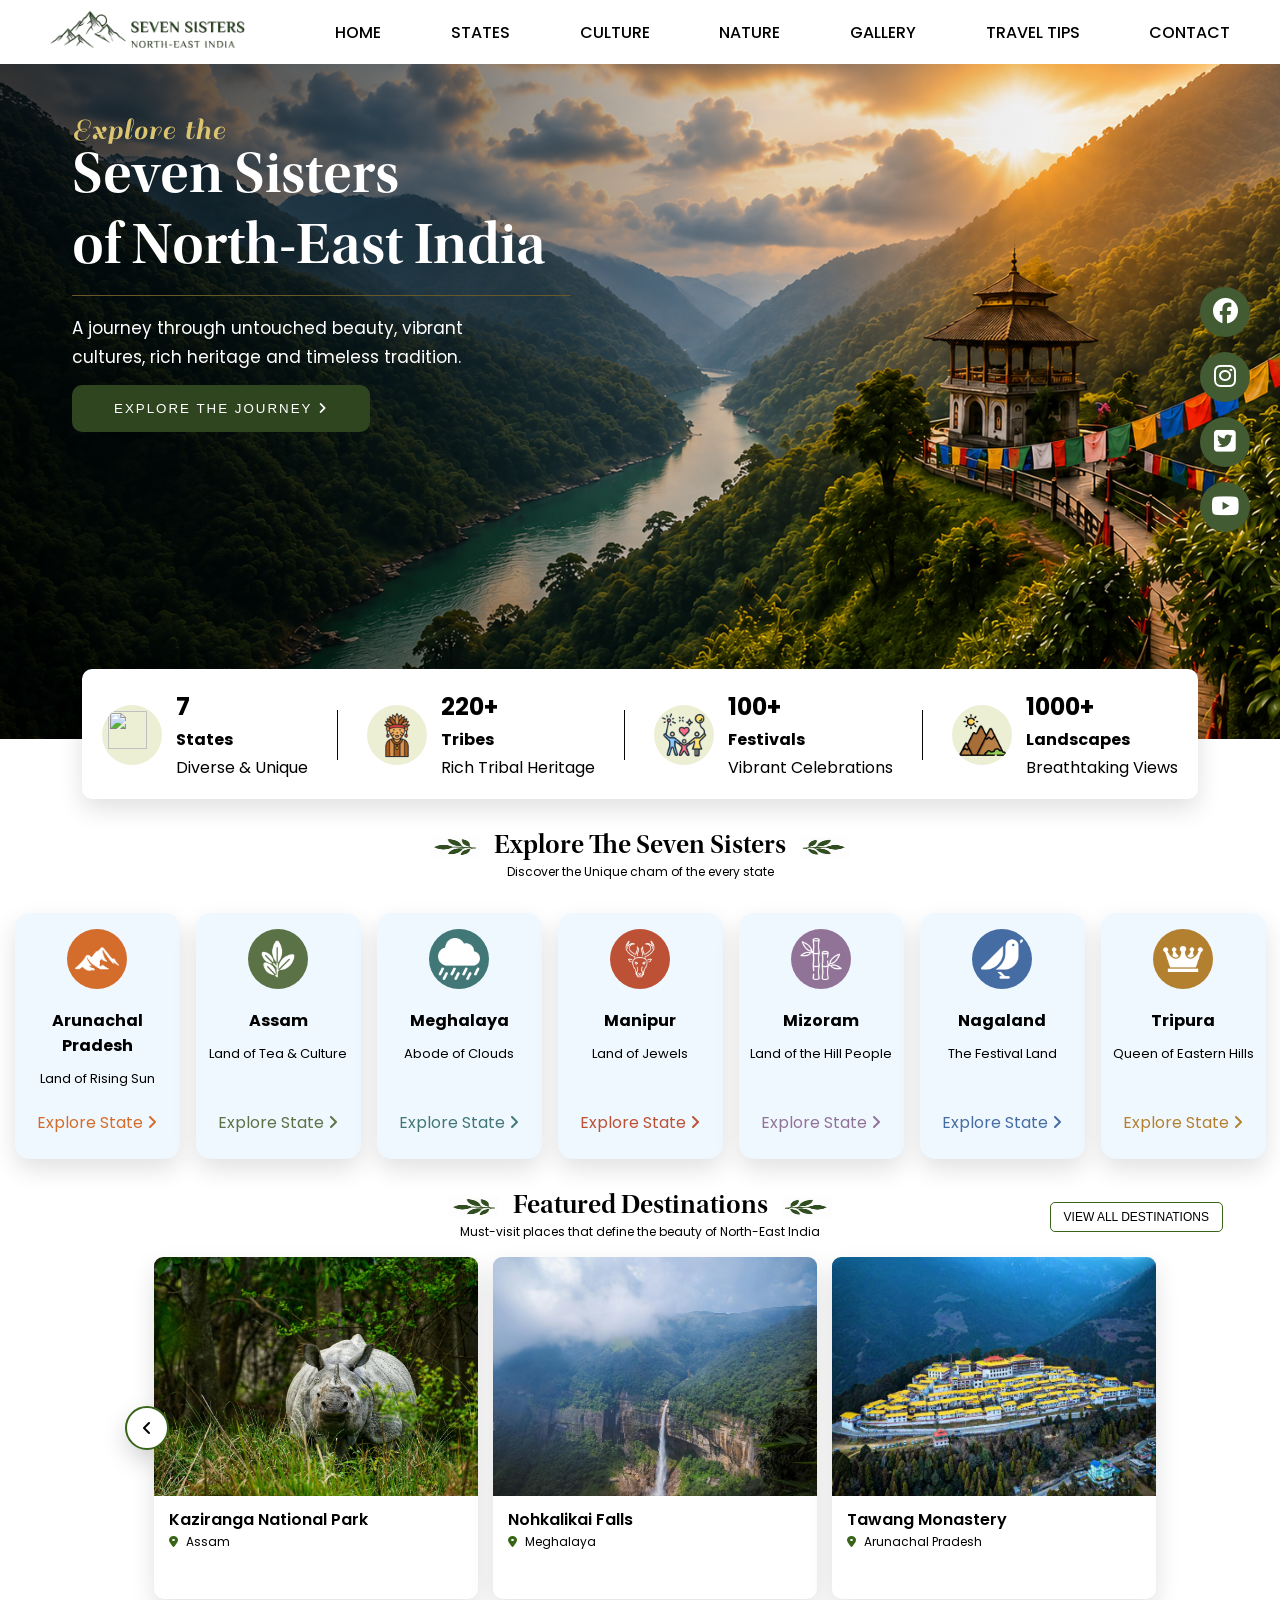
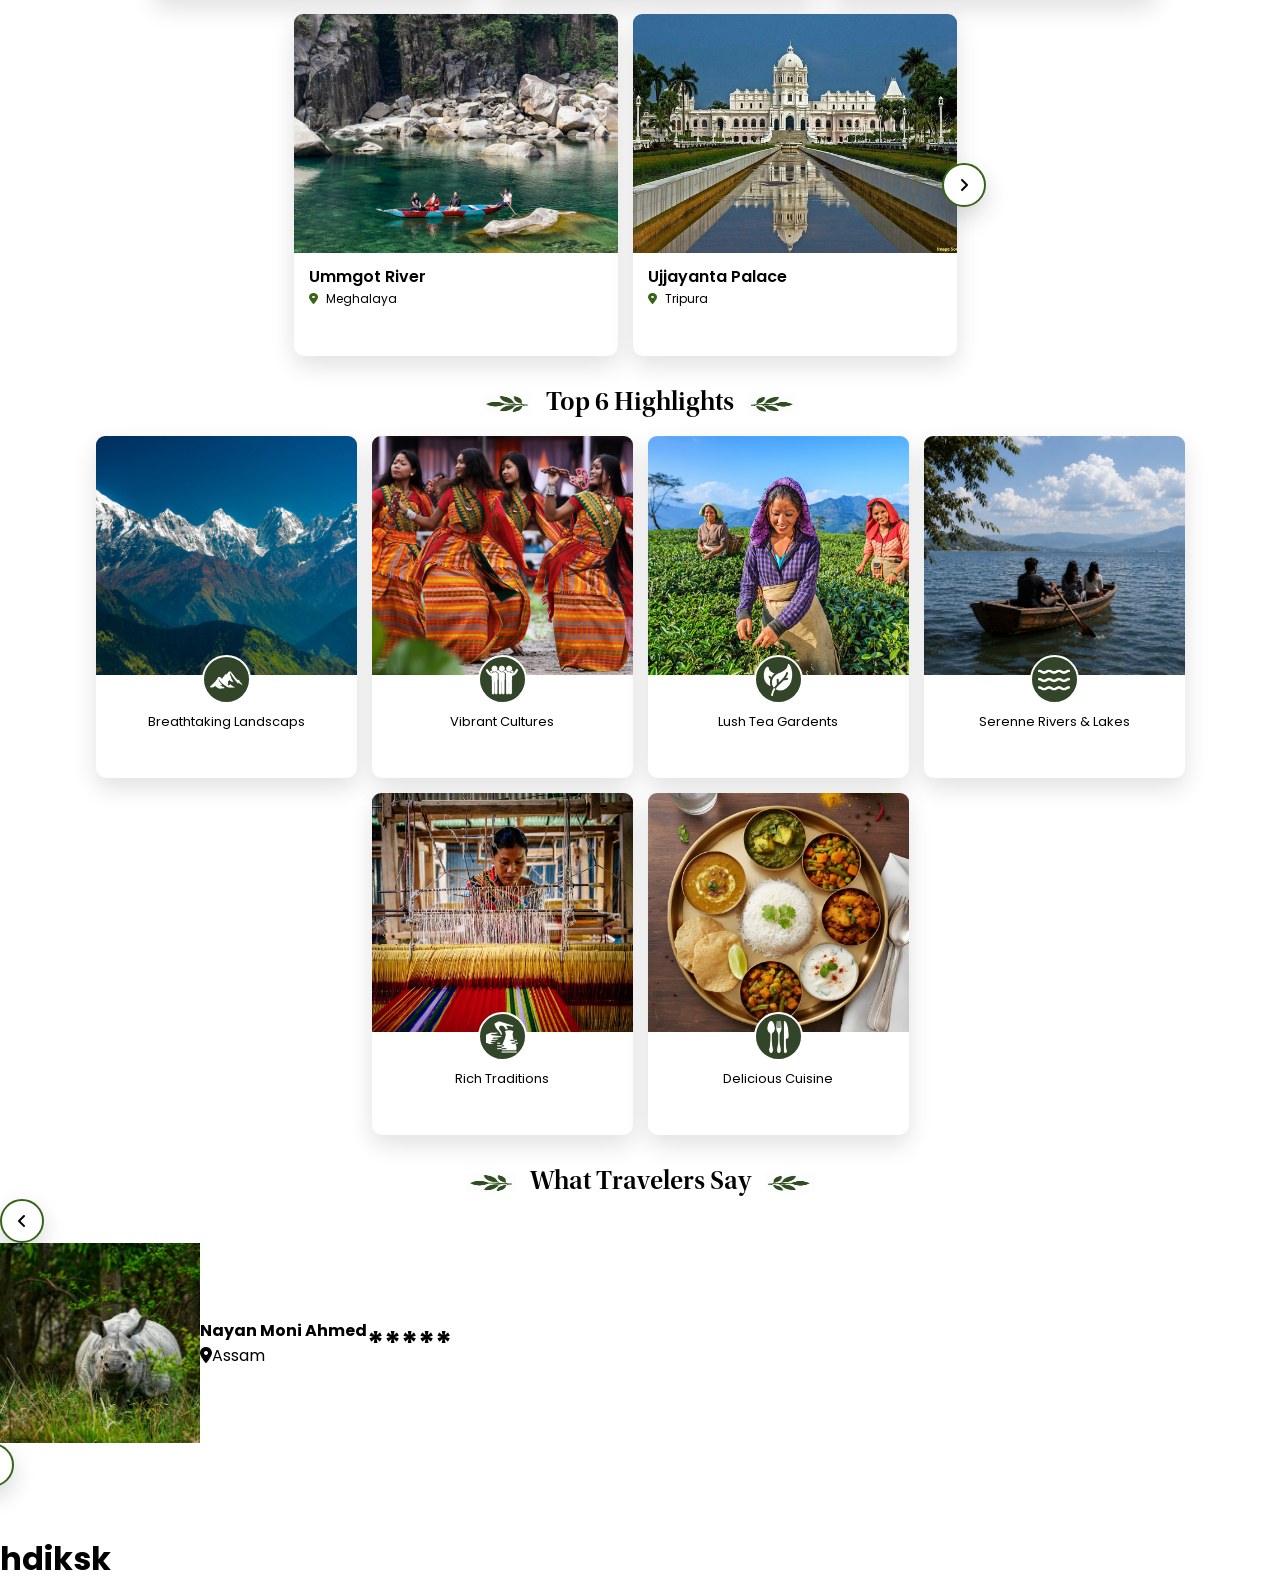
==== index.html @ 93b3dc7c "first commit" ====
<!doctyae html>
<html lang="en">
  <head>
    <meta charset="UTF-8" />
    <meta name="viewport" content="width=device-width, initial-scale=1.0" />
    <link rel="stylesheet" href="style.css" />
    <link
      rel="stylesheet"
      href="https://cdnjs.cloudflare.com/ajax/libs/font-awesome/6.5.1/css/all.min.css"
      integrity="sha512-DTOQO9RWCH3ppGqcWaEA1BIZOC6xxalwEsw9c2QQeAIftl+Vegovlnee1c9QX4TctnWMn13TZye+giMm8e2LwA=="
      crossorigin="anonymous"
      referrerpolicy="no-referrer"
    />
    <link
      href="https://fonts.googleapis.com/css2?family=Playfair+Display:wght@500;600;700&family=Poppins:wght@300;400;500;600&display=swap"
      rel="stylesheet"
    />
    <title>Seven Sisters of North-East</title>
  </head>
  <body>
    <!-- nav section -->

    <nav class="nav">
      <div class="nav-logo">
        <div class="logo"></div>
      </div>
      <a href="" id="home">HOME</a>
      <a href="" id="states">STATES</a>
      <a href="" id="culture">CULTURE</a>
      <a href="" id="nature">NATURE</a>
      <a href="" id="gallery">GALLERY</a>
      <a href="" id="travelTips">TRAVEL TIPS</a>
      <a href="" id="contact">CONTACT</a>
    </nav>

    <!-- hero-section -->

    <div class="hero-section">
      <div class="hero-content">
        <p class="sub-heading">Explore the</p>
        <h1 class="heading">
          Seven Sisters <br />
          of North-East India
        </h1>

        <div class="description-separation"></div>

        <p class="description">
          A journey through untouched beauty, vibrant cultures, rich heritage
          and timeless tradition.
        </p>

        <button>
          EXPLORE THE JOURNEY <i class="fa-solid fa-angle-right"></i>
        </button>
      </div>

      <div class="hero-social-media">
        <div class="social-media-icons">
          <a href="#" id="facebook"><i class="fa-brands fa-facebook"></i></a>
        </div>
        <div class="social-media-icons">
          <a href="#" id="instagram"><i class="fa-brands fa-instagram"></i></a>
        </div>
        <div class="social-media-icons">
          <a href="#" id="twitter"
            ><i class="fa-brands fa-square-twitter"></i
          ></a>
        </div>
        <div class="social-media-icons">
          <a
            href="https://youtu.be/Eb4Xnqaf_aY?si=F2y4ZJ6jVB0FuFOz"
            id="youtube"
            ><i class="fa-brands fa-youtube"></i
          ></a>
        </div>
      </div>
    </div>

    <!------ stats-card-section ------>

    <div class="stats-sections">
      <div class="stats">
        <div class="state-stats-card">
          <div class="stats-icons">
            <img src="/images/map.png" alt="" />
          </div>
          <div class="stats-content">
            <h2 class="stats-heading">7</h2>
            <h4 class="stats-sub-heading">States</h4>
            <p class="stats-description">Diverse & Unique</p>
          </div>
        </div>

        <div class="stats-separation"></div>

        <div class="tribe-stats-card">
          <div class="stats-icons">
            <img src="/images/native-american.png" alt="" />
          </div>
          <div class="stats-content">
            <h2 class="stats-heading">220+</h2>
            <h4 class="stats-sub-heading">Tribes</h4>
            <p class="stats-description">Rich Tribal Heritage</p>
          </div>
        </div>

        <div class="stats-separation"></div>

        <div class="festival-stats-card">
          <div class="stats-icons">
            <img src="/images/family.png" alt="" />
          </div>
          <div class="stats-content">
            <h2 class="stats-heading">100+</h2>
            <h4 class="stats-sub-heading">Festivals</h4>
            <p class="stats-description">Vibrant Celebrations</p>
          </div>
        </div>

        <div class="stats-separation"></div>

        <div class="landscapes-stats-card">
          <div class="stats-icons">
            <img src="/images/mountain-icon.png" alt="" />
          </div>
          <div class="stats-content">
            <h2 class="stats-heading">1000+</h2>
            <h4 class="stats-sub-heading">Landscapes</h4>
            <p class="stats-description">Breathtaking Views</p>
          </div>
        </div>
      </div>
    </div>

    <!------ diversion-container ------>

    <div class="diversion-section">
      <div class="diversion-text">
        <div class="divider-heading-icon">
          <img src="/images/divider-icon.png" />
          <h3 class="diversion-heading">Explore The Seven Sisters</h3>
          <img src="/images/divider-icon - 2.png" />
        </div>

        <p class="diversion-sub-heading">
          Discover the Unique cham of the every state
        </p>
      </div>
    </div>

    <!-- state-card-container -->

    <div class="state-card-container">
      <div class="state-cards">
        <div class="state-card" id="Arunachal-Pradesh">
          <div class="state-box">
            <img src="/images/mountain.png" alt="mountain" id="mountain-img" />
          </div>
          <h3>Arunachal Pradesh</h3>
          <p>Land of Rising Sun</p>
          <a href="#">Explore State <i class="fa-solid fa-angle-right"></i></a>
        </div>

        <div class="state-card" id="Assam">
          <div class="state-box">
            <img src="/images/tea-leaf.png" alt="tea-leaf" />
          </div>
          <h3>Assam</h3>
          <p>Land of Tea & Culture</p>
          <a href="#">Explore State <i class="fa-solid fa-angle-right"></i></a>
        </div>

        <div class="state-card" id="Meghalaya">
          <div class="state-box">
            <img src="/images/cloud.png" alt="cloud-img" />
          </div>
          <h3>Meghalaya</h3>
          <p>Abode of Clouds</p>
          <a href="#">Explore State <i class="fa-solid fa-angle-right"></i></a>
        </div>

        <div class="state-card" id="Manipur">
          <div class="state-box">
            <img src="/images/deer-head.png" alt="deer-img" />
          </div>
          <h3>Manipur</h3>
          <p>Land of Jewels</p>
          <a href="#">Explore State <i class="fa-solid fa-angle-right"></i></a>
        </div>

        <div class="state-card" id="Mizoram">
          <div class="state-box">
            <img src="/images/bamboo-tree.png" alt="bamboo-img" />
          </div>
          <h3>Mizoram</h3>
          <p>Land of the Hill People</p>
          <a href="#">Explore State <i class="fa-solid fa-angle-right"></i></a>
        </div>

        <div class="state-card" id="Nagaland">
          <div class="state-box">
            <img src="/images/bird.png" alt="bird-img" />
          </div>
          <h3>Nagaland</h3>
          <p>The Festival Land</p>
          <a href="#">Explore State <i class="fa-solid fa-angle-right"></i></a>
        </div>

        <div class="state-card" id="Tripura">
          <div class="state-box">
            <img src="/images/crown.png" alt="crown-img" />
          </div>
          <h3>Tripura</h3>
          <p>Queen of Eastern Hills</p>
          <a href="#">Explore State <i class="fa-solid fa-angle-right"></i></a>
        </div>
      </div>
    </div>

    <!-- diversion-container -->

    <div class="diversion-section">
      <div class="diversion-text">
        <div class="divider-heading-icon">
          <img src="/images/divider-icon.png" />
          <h3 class="diversion-heading">Featured Destinations</h3>
          <img src="/images/divider-icon - 2.png" />
        </div>

        <p class="diversion-sub-heading">
          Must-visit places that define the beauty of North-East India
        </p>
      </div>
      <button type="button" class="diversion-btn">VIEW ALL DESTINATIONS</button>
    </div>

    <!---- Featured Destinations ---->

    <div class="featured-destinations-section">
      <div class="slider-btn destination-prev">
        <i class="fa-solid fa-angle-left"></i>
      </div>

      <div class="destinations-place">
        <div class="destination-image">
          <img src="/images/kaziranga.jpg" alt="Kaziranga National Park" />
        </div>
        <h4>Kaziranga National Park</h4>
        <p><i class="fa-solid fa-location-dot"></i>Assam</p>
      </div>

      <div class="destinations-place">
        <div class="destination-image">
          <img src="/images/nohkalikai falls.jpg" alt="Nohkalikai Falls" />
        </div>
        <h4>Nohkalikai Falls</h4>
        <p><i class="fa-solid fa-location-dot"></i>Meghalaya</p>
      </div>

      <div class="destinations-place">
        <div class="destination-image">
          <img src="/images/Tawang Monastery.jpg" alt="Tawang Monastery" />
        </div>
        <h4>Tawang Monastery</h4>
        <p><i class="fa-solid fa-location-dot"></i>Arunachal Pradesh</p>
      </div>

      <div class="destinations-place">
        <div class="destination-image">
          <img src="/images/Ummgot River.jpg" alt="Ummgot River" />
        </div>
        <h4>Ummgot River</h4>
        <p><i class="fa-solid fa-location-dot"></i>Meghalaya</p>
      </div>

      <div class="destinations-place">
        <div class="destination-image">
          <img src="/images/Ujjayanta Palace.jpg" alt="Ujjayanta Palace" />
        </div>
        <h4>Ujjayanta Palace</h4>
        <p><i class="fa-solid fa-location-dot"></i>Tripura</p>
      </div>

      <div class="slider-btn destination-next">
        <i class="fa-solid fa-angle-right"></i>
      </div>
    </div>

    <!------ diversion-container ------>

    <div class="diversion-section">
      <div class="diversion-text">
        <div class="divider-heading-icon">
          <img src="/images/divider-icon.png" />
          <h3 class="diversion-heading">Top 6 Highlights</h3>
          <img src="/images/divider-icon - 2.png" />
        </div>
      </div>
    </div>

    <!------ top 6 highlights-section ------>

    <div class="top-6-place">
      <div class="top-place">
        <div class="top-place-img">
          <img src="/images/Panchachuli_peaks.jpg" alt="Hills" />
        </div>
        <div class="icon-image">
          <img src="/images/mountain.png" alt="mountain" id="mountain-img" />
        </div>
        <p>Breathtaking Landscaps</p>
      </div>

      <div class="top-place">
        <div class="top-place-img">
          <img src="/images/culture dance.jpg" alt="Dance" />
        </div>
        <div class="icon-image">
          <img src="/images/tree-people.png" alt="mountain" />
        </div>
        <p>Vibrant Cultures</p>
      </div>

      <div class="top-place">
        <div class="top-place-img">
          <img src="/images/tea-garden.jpeg" alt="Garden" />
        </div>
        <div class="icon-image">
          <img src="/images/leaf.png" alt="mountain" />
        </div>
        <p>Lush Tea Gardents</p>
      </div>

      <div class="top-place">
        <div class="top-place-img">
          <img src="/images/rivers.jpeg" alt="Rivers" />
        </div>
        <div class="icon-image">
          <img src="/images/wave.png" alt="mountain" />
        </div>
        <p>Serenne Rivers & Lakes</p>
      </div>

      <div class="top-place">
        <div class="top-place-img">
          <img src="/images/craft traditions.jpeg" alt="Traditions" />
        </div>
        <div class="icon-image">
          <img src="/images/creaft.png" alt="mountain" />
        </div>
        <p>Rich Traditions</p>
      </div>

      <div class="top-place">
        <div class="top-place-img">
          <img src="/images/traditionsonal cuisine.jpeg" alt="Cuisine" />
        </div>
        <div class="icon-image">
          <img src="/images/spoon-knife.png" alt="mountain" />
        </div>
        <p>Delicious Cuisine</p>
      </div>
    </div>

    <!-- diversion-section  -->

    <div class="diversion-section">
      <div class="diversion-text">
        <div class="divider-heading-icon">
          <img src="/images/divider-icon.png" />
          <h3 class="diversion-heading">What Travelers Say</h3>
          <img src="/images/divider-icon - 2.png" />
        </div>
      </div>
    </div>

    <!---- review section ---->

    <div class="user-review-section">
      <div class="slider-btn travelers-prev">
        <i class="fa-solid fa-angle-left"></i>
      </div>

      <div class="review-card">
        <div class="review-profile">
          <img src="/images/kaziranga.jpg" alt="Kaziranga National Park" />
        </div>
        <div class="details">
          <h4>Nayan Moni Ahmed</h4>
          <p><i class="fa-solid fa-location-dot"></i>Assam</p>
        </div>
        <div class="rating">
          <h1>*****</h1>
        </div>
        <!-- <p class="place-description">
          Lorem ipsum dolor sit amet consectetur adipisicing elit. Asperiores
          deserunt laudantium maiores distinctio possimus odio praesentium,
          quasi explicabo dolorem aperiam, ipsa quibusdam. Doloremque, tempore
          accusamus?
        </p> -->
      </div>

      <div class="slider-btn travelers-next">
        <i class="fa-solid fa-angle-right"></i>
      </div>
    </div>

    <h1 class="sapce">hdiksk</h1>

    <script src="SCRIPT.JS"></script>
  </body>
</html>
---- style.css ----
@import url("https://fonts.googleapis.com/css2?family=Lilita+One&family=Montserrat:ital,wght@0,100..900;1,100..900&family=Playfair+Display:ital,wght@0,400..900;1,400..900&family=Poppins:ital,wght@0,100;0,200;0,300;0,400;0,500;0,600;0,700;0,800;0,900;1,100;1,200;1,300;1,400;1,500;1,600;1,700;1,800;1,900&family=Sail&display=swap");

@font-face {
    font-family: Utopia;
    src: url("./fonts/Utopia\ Std\ Semibold\ Display.otf");
}


* {
    margin: 0;
    padding: 0;
}

body {
    background-color: #ffffff;
    font-family: "Poppins", sans-serif;
}



/* ------navbar------ */

.nav {
    height: 4rem;
    display: flex;
    align-items: center;
    justify-content: space-evenly;
    color: black;
}

.nav-logo {
    height: 3rem;
    width: 20%;
}

.logo {
    height: 2.5rem;
    width: 13rem;
    background-image: url("/images/logo.png");
    background-size: cover;
    margin-right: auto;
    margin-left: 1rem;
}

nav a {
    padding: 0 20px;
    color: black;
    font-size: 1rem;
    font-weight: 500;
    text-decoration: none;
    transition: all 0.3s ease;
    ;
    font-family: "poppins", sans-serif;
}

nav a:hover {
    line-height: 2rem;
    border-radius: 4px;
    color: #ffffff;
    background-color: #2e441e;
}





/* -----.hero-section---- */

.hero-section {
    position: relative;
    height: 75vh;
    width: 100%;
    background-image: url("/images/hero-section.png");
    background-size: cover;
    background-position: center;
    background-repeat: no-repeat;
    display: flex;
    align-items: center;
}

.hero-section::before {
    content: "";
    position: absolute;
    inset: 0;
    background: linear-gradient(to right,
            rgba(0, 0, 0, 0.75) 0%,
            rgba(0, 0, 0, 0.45) 35%,
            rgba(0, 0, 0, 0.1) 60%,
            rgba(0, 0, 0, 0) 100%);
}

.hero-content {
    color: white;
    gap: 5px;
    display: flex;
    z-index: 2;
    position: relative;
    flex-direction: column;
    margin-left: 72px;
    margin-top: 58px;
    margin-bottom: auto;
}

.sub-heading {
    color: #ddc56f;
    font-size: 2rem;
    font-family: "Sail", system-ui;
    font-weight: 300;
    letter-spacing: 1px;
    line-height: 0.5;
}

.heading {
    font-family: Utopia, sans-serif;
    font-weight: 900;
    font-size: 3.7rem;
    line-height: 1.2;
}

.description-separation {
    width: 39vw;
    height: 1.3px;
    background-color: #675928;
    border-radius: 4px;
    margin: 5px 0;
}

.description {
    max-width: 36vw;
    font-size: 17px;
    line-height: 1.7;
    margin: 8px 0;
}

.hero-section button {
    color: #ffffff;
    padding: 14px 40px;
    letter-spacing: 2px;
    border-radius: 10px;
    cursor: pointer;
    width: fit-content;
    background-color: #2f451f;
    border: 2px solid transparent;
}

.hero-section button:hover {
    border: 2px solid white;
}

.hero-social-media {
    position: relative;
    margin-left: auto;
    margin-right: 30px;
}

.social-media-icons {
    height: 50px;
    width: 50px;
    display: flex;
    align-items: center;
    justify-content: center;
    border-radius: 50%;
    background-color: #425b33;
    margin-top: 15px;
    cursor: pointer;
    overflow: hidden;
}

.social-media-icons a {
    text-decoration: none;
    font-size: 25px;
    color: white;
    display: flex;
    align-items: center;
    justify-content: center;
    transition: all 0.3s ease;
    transform-origin: center;
}

.social-media-icons:hover a {
    transform: scale(1.1);
}







/* -----stats-sections----- */

.stats-sections {
    z-index: 3;
    width: 84vw;
    height: 90px;
    margin: auto;
    padding: 20px 20px;
    border-radius: 10px;
    position: relative;
    margin-top: -70px;
    background-color: #ffffff;
    box-shadow: 0 10px 25px rgba(0, 0, 0, 0.12);
}

.stats {
    display: flex;
    align-items: center;
    justify-content: space-between;
}

.stats-content {
    display: flex;
    flex-direction: column;
    gap: 3px;
}

.state-stats-card,
.tribe-stats-card,
.festival-stats-card,
.landscapes-stats-card {
    display: flex;
    align-items: center;
    gap: 14px;
}

.stats-icons {
    width: 60px;
    height: 60px;
    display: flex;
    overflow: hidden;
    border-radius: 50%;
    align-items: center;
    justify-content: center;
    background-color: #ecefd4;
}

.stats-icons img {
    width: 80%;
    height: 80%;
}

.stats-separation {
    width: 1px;
    height: 50px;
    background-color: #080704;
}




/* divider-sections */

.diversion-section {
    width: 100%;
    margin-top: 2rem;
}

.diversion-text {
    text-align: center;
    margin: auto;
}

.diversion-heading {
    font-family: Utopia, sans-serif;
    ;
    font-weight: 900;
    font-size: 1.7rem;
}

.diversion-sub-heading {
    font-size: 12px;
}

.diversion-btn {
    margin-left: 82%;
    padding: 7px 13px;
    border-radius: 5px;
    margin-top: -39px;
    margin-right: auto;
    font-size: 12px;
    background-color: transparent;
    border: 1.5px solid #386418;
}

.divider-heading-icon {
    display: flex;
    align-items: center;
    justify-content: center;
    gap: 14px;
}

.divider-heading-icon img {
    width: 50px;
    height: 20px;
}




/* ------state-card-container------ */

.state-card-container {
    width: 100%;
    height: auto;
    display: flex;
    flex-direction: column;
    align-items: center;
}

.state-cards {
    margin-top: 2rem;
    width: 100%;
    display: flex;
    flex-wrap: wrap;
    justify-content: center;
    gap: 1rem;
}

.state-card {
    width: 145px;
    min-height: 246px;
    padding: 0 10px;
    gap: 11px;
    display: flex;
    flex-direction: column;
    align-items: center;
    text-align: center;
    border-radius: 15px;
    background-color: aliceblue;
    transition: all 0.3s ease-in;
    box-shadow: 0 10px 25px rgba(0, 0, 0, 0.12);
}

.state-card:hover {
    transform: translateY(-8px);
    box-shadow: 0 10px 25px rgba(0, 0, 0, 0.12);
}

.state-card h3 {
    margin-top: 8px;
    font-size: 16px;
}

.state-card a {
    margin-top: auto;
    margin-bottom: 1.5rem;
    text-decoration: none;
    color: var(--theme-color);
}

.state-card p {
    font-size: 13px;
}

.state-box {
    height: 60px;
    width: 60px;
    margin-top: 1rem;
    border-radius: 50%;
    display: flex;
    align-items: center;
    justify-content: center;
    background-color: var(--theme-color);
}

#mountain-img {
    height: 90%;
    width: 90%;
    object-fit: contain;
    display: block;
}

.state-box img {
    height: 70%;
    width: 70%;
    object-fit: contain;
    display: block;
}

#Arunachal-Pradesh {
    --theme-color: #d46d2b;
}

#Assam {
    --theme-color: #5b7246;
}

#Meghalaya {
    --theme-color: #417777;
}

#Manipur {
    --theme-color: #bd5135;
}

#Mizoram {
    --theme-color: #927398;
}

#Nagaland {
    --theme-color: #456da3;
}

#Tripura {
    --theme-color: #b3802f;
}




/* -- featured-destinations-section -- */


.slider-btn {
    z-index: 5;
    height: 40px;
    width: 40px;
    display: flex;
    border-radius: 50%;
    align-items: center;
    justify-content: center;
    background-color: #ffffff;
    border: 2px solid #386418;
    box-shadow: 0 10px 25px rgba(0, 0, 0, 0.16);
}

.travelers-prev,
.destination-prev {
    margin-right: -30px;
}

.travelers-next,
.destination-next {
    margin-left: -30px;
}



.next-place i,
.prev-place i {
    font-size: 20px;
}





/* featured-destinations-section */



.featured-destinations-section {
    width: 100%;
    display: flex;
    align-items: center;
    justify-content: center;
    flex-wrap: wrap;
    margin-top: 1rem;
    gap: 15px;
}

.destinations-place {
    gap: 1px;
    width: 36vh;
    height: 38vh;
    border-radius: 10px;
    text-align: left;
    display: flex;
    align-items: center;
    flex-direction: column;
    box-shadow: 0 10px 25px rgba(0, 0, 0, 0.12);
    background-color: #ffffff;
}

.destination-image {
    height: 70%;
    width: 100%;
    overflow: hidden;
    border-top-left-radius: 9px;
    border-top-right-radius: 9px;
}

.destination-image img {
    width: 100%;
    height: 100%;
    object-fit: cover;
    transition: all ease 1s;
}

.destination-image:hover img {
    scale: 1.2;
}

.destinations-place p,
.destinations-place h4 {
    align-self: flex-start;
    margin-left: 15px;
}

.destinations-place h4 {
    font-size: 16px;
    margin-top: 10px;
    font-weight: 600;
}

.destinations-place p {
    font-size: 12px;
    display: flex;
    align-items: center;
    gap: 8px;
}

.destinations-place i {
    color: #386418;
}





/* ---- top-6-place-section ---- */


.top-6-place {
    width: 100%;
    display: flex;
    align-items: center;
    justify-content: center;
    flex-wrap: wrap;
    margin-top: 1rem;
    gap: 15px;
}

.top-place {
    width: 29vh;
    height: 38vh;
    border-radius: 10px;
    text-align: center;
    display: flex;
    align-items: center;
    flex-direction: column;
    box-shadow: 0 10px 25px rgba(0, 0, 0, 0.12);
    background-color: #ffffff;
}

.top-place-img {
    height: 70%;
    width: 100%;
    overflow: hidden;
    border-top-left-radius: 9px;
    border-top-right-radius: 9px;
}

.top-place-img img {
    width: 100%;
    height: 100%;
    object-fit: cover;
    transition: all ease 1s;
}

.top-place-img:hover img {
    scale: 1.2;
}

.icon-image {
    height: 45px;
    width: 45px;
    z-index: 1;
    border-radius: 50%;
    margin-top: -20px;
    margin-bottom: 0;
    display: flex;
    align-items: center;
    justify-content: center;
    background-color: #324529;
    border: 2px solid white;
}

#mountain {
    height: 90%;
    width: 90%;
    object-fit: cover;
}

.icon-image img {
    height: 70%;
    width: 70%;
    object-fit: cover;
}

.top-place p {
    font-size: 13px;
    margin-top: 8px;
}


















.review-card{
     display: flex;
     align-items: center;
}

.review-profile{
    height: 200px;
    width: 200px;
}

.review-profile img{
    width: 100%;
    height: 100%;
    object-fit: cover;
}


.rating{
    display: flex;
    flex-direction: column;
}








.sapce {
    margin-top: 3rem;
}
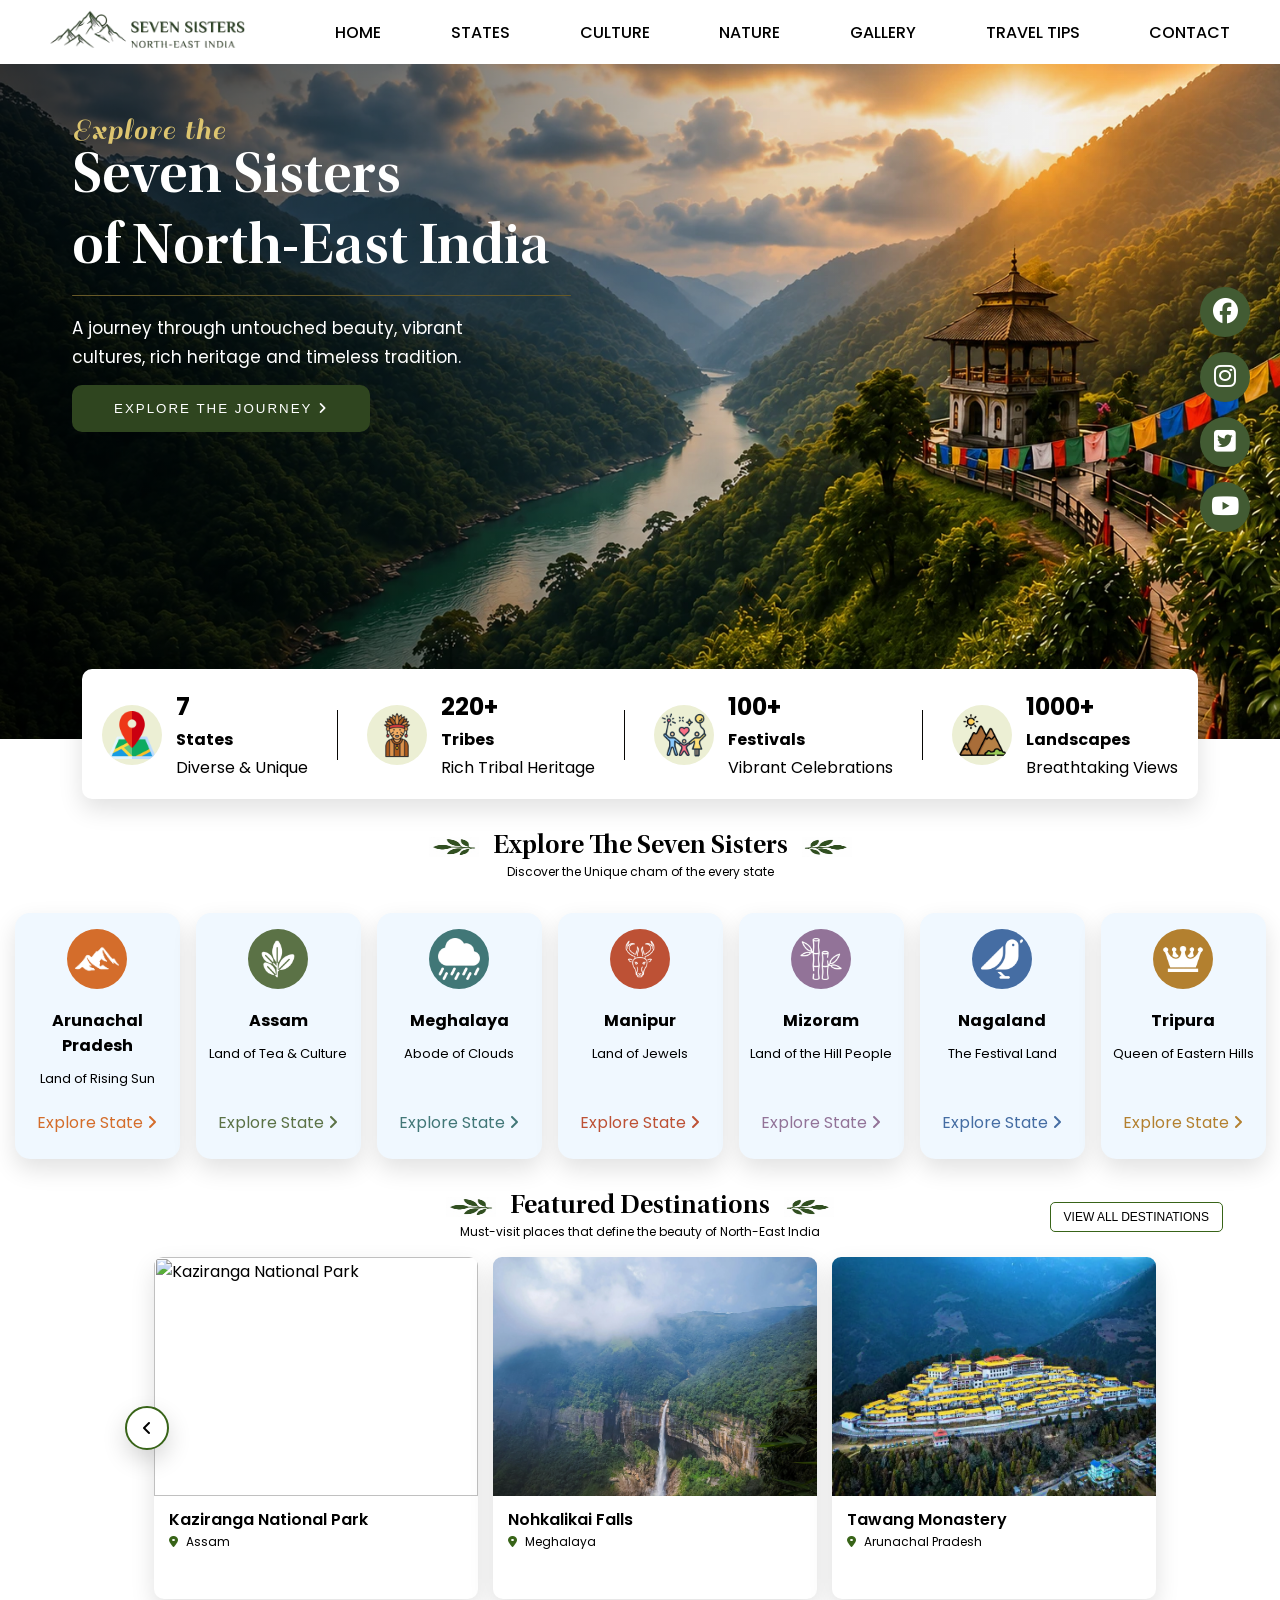
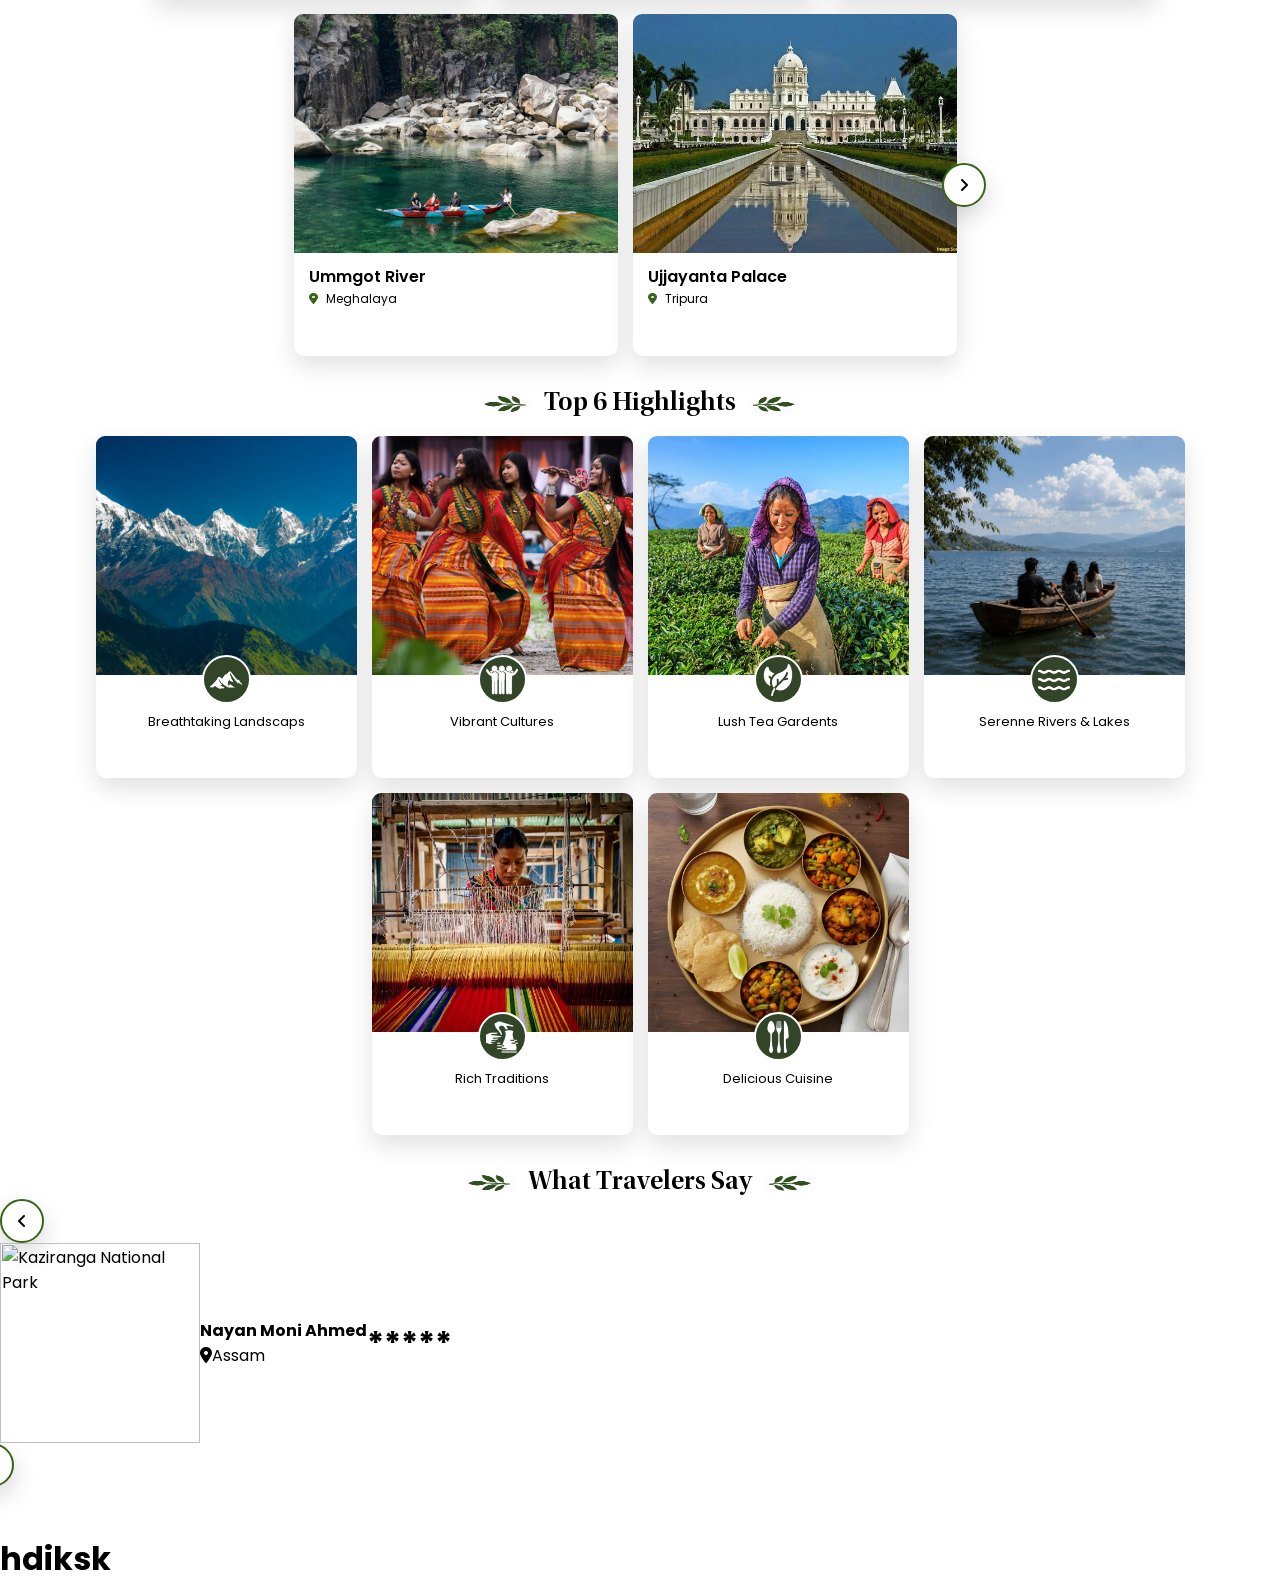
==== commit 6caa577e: "fonts and images" ====
--- a/index.html
+++ b/index.html
@@ -83,7 +83,7 @@
       <div class="stats">
         <div class="state-stats-card">
           <div class="stats-icons">
-            <img src="/images/map.png" alt="" />
+            <img src="/images/map.webp" alt="" />
           </div>
           <div class="stats-content">
             <h2 class="stats-heading">7</h2>
@@ -96,7 +96,7 @@
 
         <div class="tribe-stats-card">
           <div class="stats-icons">
-            <img src="/images/native-american.png" alt="" />
+            <img src="/images/native-american-converted-from-png.webp" alt="" />
           </div>
           <div class="stats-content">
             <h2 class="stats-heading">220+</h2>
@@ -109,7 +109,7 @@
 
         <div class="festival-stats-card">
           <div class="stats-icons">
-            <img src="/images/family.png" alt="" />
+            <img src="/images/family.webp" alt="" />
           </div>
           <div class="stats-content">
             <h2 class="stats-heading">100+</h2>
@@ -122,7 +122,7 @@
 
         <div class="landscapes-stats-card">
           <div class="stats-icons">
-            <img src="/images/mountain-icon.png" alt="" />
+            <img src="/images/mountain-icon-converted-from-png.webp" alt="" />
           </div>
           <div class="stats-content">
             <h2 class="stats-heading">1000+</h2>
@@ -138,9 +138,9 @@
     <div class="diversion-section">
       <div class="diversion-text">
         <div class="divider-heading-icon">
-          <img src="/images/divider-icon.png" />
+          <img src="/images/divider-icon.webp" />
           <h3 class="diversion-heading">Explore The Seven Sisters</h3>
-          <img src="/images/divider-icon - 2.png" />
+          <img src="/images/divider-icon - 2 (1).webp" />
         </div>
 
         <p class="diversion-sub-heading">
@@ -155,7 +155,7 @@
       <div class="state-cards">
         <div class="state-card" id="Arunachal-Pradesh">
           <div class="state-box">
-            <img src="/images/mountain.png" alt="mountain" id="mountain-img" />
+            <img src="/images/mountain.webp" alt="mountain" id="mountain-img" />
           </div>
           <h3>Arunachal Pradesh</h3>
           <p>Land of Rising Sun</p>
@@ -164,7 +164,7 @@
 
         <div class="state-card" id="Assam">
           <div class="state-box">
-            <img src="/images/tea-leaf.png" alt="tea-leaf" />
+            <img src="/images/tea-leaf-converted-from-png.webp" alt="tea-leaf" />
           </div>
           <h3>Assam</h3>
           <p>Land of Tea & Culture</p>
@@ -173,7 +173,7 @@
 
         <div class="state-card" id="Meghalaya">
           <div class="state-box">
-            <img src="/images/cloud.png" alt="cloud-img" />
+            <img src="/images/cloud.webp" alt="cloud-img" />
           </div>
           <h3>Meghalaya</h3>
           <p>Abode of Clouds</p>
@@ -182,7 +182,7 @@
 
         <div class="state-card" id="Manipur">
           <div class="state-box">
-            <img src="/images/deer-head.png" alt="deer-img" />
+            <img src="/images/deer-head.webp" alt="deer-img" />
           </div>
           <h3>Manipur</h3>
           <p>Land of Jewels</p>
@@ -191,7 +191,7 @@
 
         <div class="state-card" id="Mizoram">
           <div class="state-box">
-            <img src="/images/bamboo-tree.png" alt="bamboo-img" />
+            <img src="/images/bamboo-tree.webp" alt="bamboo-img" />
           </div>
           <h3>Mizoram</h3>
           <p>Land of the Hill People</p>
@@ -200,7 +200,7 @@
 
         <div class="state-card" id="Nagaland">
           <div class="state-box">
-            <img src="/images/bird.png" alt="bird-img" />
+            <img src="/images/bird.webp" alt="bird-img" />
           </div>
           <h3>Nagaland</h3>
           <p>The Festival Land</p>
@@ -209,7 +209,7 @@
 
         <div class="state-card" id="Tripura">
           <div class="state-box">
-            <img src="/images/crown.png" alt="crown-img" />
+            <img src="/images/crown.webp" alt="crown-img" />
           </div>
           <h3>Tripura</h3>
           <p>Queen of Eastern Hills</p>
@@ -223,9 +223,9 @@
     <div class="diversion-section">
       <div class="diversion-text">
         <div class="divider-heading-icon">
-          <img src="/images/divider-icon.png" />
+          <img src="/images/divider-icon.webp" />
           <h3 class="diversion-heading">Featured Destinations</h3>
-          <img src="/images/divider-icon - 2.png" />
+          <img src="/images/divider-icon - 2 (1).webp" />
         </div>
 
         <p class="diversion-sub-heading">
@@ -244,7 +244,7 @@
 
       <div class="destinations-place">
         <div class="destination-image">
-          <img src="/images/kaziranga.jpg" alt="Kaziranga National Park" />
+          <img src="/images/kaziranga.webp" alt="Kaziranga National Park" />
         </div>
         <h4>Kaziranga National Park</h4>
         <p><i class="fa-solid fa-location-dot"></i>Assam</p>
@@ -252,7 +252,7 @@
 
       <div class="destinations-place">
         <div class="destination-image">
-          <img src="/images/nohkalikai falls.jpg" alt="Nohkalikai Falls" />
+          <img src="/images/nohkalikai falls-converted-from-jpg.webp" alt="Nohkalikai Falls" />
         </div>
         <h4>Nohkalikai Falls</h4>
         <p><i class="fa-solid fa-location-dot"></i>Meghalaya</p>
@@ -260,7 +260,7 @@
 
       <div class="destinations-place">
         <div class="destination-image">
-          <img src="/images/Tawang Monastery.jpg" alt="Tawang Monastery" />
+          <img src="/images/Tawang Monastery-converted-from-jpg.webp" alt="Tawang Monastery" />
         </div>
         <h4>Tawang Monastery</h4>
         <p><i class="fa-solid fa-location-dot"></i>Arunachal Pradesh</p>
@@ -268,7 +268,7 @@
 
       <div class="destinations-place">
         <div class="destination-image">
-          <img src="/images/Ummgot River.jpg" alt="Ummgot River" />
+          <img src="/images/Ummgot River-converted-from-jpg (1).webp" alt="Ummgot River" />
         </div>
         <h4>Ummgot River</h4>
         <p><i class="fa-solid fa-location-dot"></i>Meghalaya</p>
@@ -276,7 +276,7 @@
 
       <div class="destinations-place">
         <div class="destination-image">
-          <img src="/images/Ujjayanta Palace.jpg" alt="Ujjayanta Palace" />
+          <img src="/images/Ujjayanta Palace-converted-from-jpg.webp" alt="Ujjayanta Palace" />
         </div>
         <h4>Ujjayanta Palace</h4>
         <p><i class="fa-solid fa-location-dot"></i>Tripura</p>
@@ -292,9 +292,9 @@
     <div class="diversion-section">
       <div class="diversion-text">
         <div class="divider-heading-icon">
-          <img src="/images/divider-icon.png" />
+          <img src="/images/divider-icon.webp" />
           <h3 class="diversion-heading">Top 6 Highlights</h3>
-          <img src="/images/divider-icon - 2.png" />
+          <img src="/images/divider-icon - 2 (1).webp" />
         </div>
       </div>
     </div>
@@ -304,60 +304,60 @@
     <div class="top-6-place">
       <div class="top-place">
         <div class="top-place-img">
-          <img src="/images/Panchachuli_peaks.jpg" alt="Hills" />
-        </div>
-        <div class="icon-image">
-          <img src="/images/mountain.png" alt="mountain" id="mountain-img" />
+          <img src="/images/Panchachuli_peaks-converted-from-jpg.webp" alt="Hills" />
+        </div>
+        <div class="icon-image">
+          <img src="/images/mountain.webp" alt="mountain" id="mountain-img" />
         </div>
         <p>Breathtaking Landscaps</p>
       </div>
 
       <div class="top-place">
         <div class="top-place-img">
-          <img src="/images/culture dance.jpg" alt="Dance" />
-        </div>
-        <div class="icon-image">
-          <img src="/images/tree-people.png" alt="mountain" />
+          <img src="/images/culture dance.webp" alt="Dance" />
+        </div>
+        <div class="icon-image">
+          <img src="/images/tree-people-converted-from-png.webp" alt="mountain" />
         </div>
         <p>Vibrant Cultures</p>
       </div>
 
       <div class="top-place">
         <div class="top-place-img">
-          <img src="/images/tea-garden.jpeg" alt="Garden" />
-        </div>
-        <div class="icon-image">
-          <img src="/images/leaf.png" alt="mountain" />
+          <img src="/images/tea-garden-converted-from-jpeg.webp" alt="Garden" />
+        </div>
+        <div class="icon-image">
+          <img src="/images/leaf.webp" alt="mountain" />
         </div>
         <p>Lush Tea Gardents</p>
       </div>
 
       <div class="top-place">
         <div class="top-place-img">
-          <img src="/images/rivers.jpeg" alt="Rivers" />
-        </div>
-        <div class="icon-image">
-          <img src="/images/wave.png" alt="mountain" />
+          <img src="/images/rivers-converted-from-jpeg.webp" alt="Rivers" />
+        </div>
+        <div class="icon-image">
+          <img src="/images/wave-converted-from-png.webp" alt="mountain" />
         </div>
         <p>Serenne Rivers & Lakes</p>
       </div>
 
       <div class="top-place">
         <div class="top-place-img">
-          <img src="/images/craft traditions.jpeg" alt="Traditions" />
-        </div>
-        <div class="icon-image">
-          <img src="/images/creaft.png" alt="mountain" />
+          <img src="/images/craft traditions.webp" alt="Traditions" />
+        </div>
+        <div class="icon-image">
+          <img src="/images/creaft.webp" alt="mountain" />
         </div>
         <p>Rich Traditions</p>
       </div>
 
       <div class="top-place">
         <div class="top-place-img">
-          <img src="/images/traditionsonal cuisine.jpeg" alt="Cuisine" />
-        </div>
-        <div class="icon-image">
-          <img src="/images/spoon-knife.png" alt="mountain" />
+          <img src="/images/traditionsonal cuisine-converted-from-jpeg.webp" alt="Cuisine" />
+        </div>
+        <div class="icon-image">
+          <img src="/images/spoon-knife-converted-from-png.webp" alt="mountain" />
         </div>
         <p>Delicious Cuisine</p>
       </div>
@@ -368,9 +368,9 @@
     <div class="diversion-section">
       <div class="diversion-text">
         <div class="divider-heading-icon">
-          <img src="/images/divider-icon.png" />
+          <img src="/images/divider-icon.webp" />
           <h3 class="diversion-heading">What Travelers Say</h3>
-          <img src="/images/divider-icon - 2.png" />
+          <img src="/images/divider-icon - 2 (1).webp" />
         </div>
       </div>
     </div>
@@ -384,7 +384,7 @@
 
       <div class="review-card">
         <div class="review-profile">
-          <img src="/images/kaziranga.jpg" alt="Kaziranga National Park" />
+          <img src="/images/kaziranga.webp" alt="Kaziranga National Park" />
         </div>
         <div class="details">
           <h4>Nayan Moni Ahmed</h4>
--- a/style.css
+++ b/style.css
@@ -2,7 +2,7 @@
 
 @font-face {
     font-family: Utopia;
-    src: url("./fonts/Utopia\ Std\ Semibold\ Display.otf");
+    src: url("./fonts/Utopia\ Std\ Semibold\ Display.woff2");
 }
 
 
@@ -36,7 +36,7 @@
 .logo {
     height: 2.5rem;
     width: 13rem;
-    background-image: url("/images/logo.png");
+    background-image: url("/images/logo.webp");
     background-size: cover;
     margin-right: auto;
     margin-left: 1rem;
@@ -70,7 +70,7 @@
     position: relative;
     height: 75vh;
     width: 100%;
-    background-image: url("/images/hero-section.png");
+    background-image: url("/images/hero-section.webp");
     background-size: cover;
     background-position: center;
     background-repeat: no-repeat;
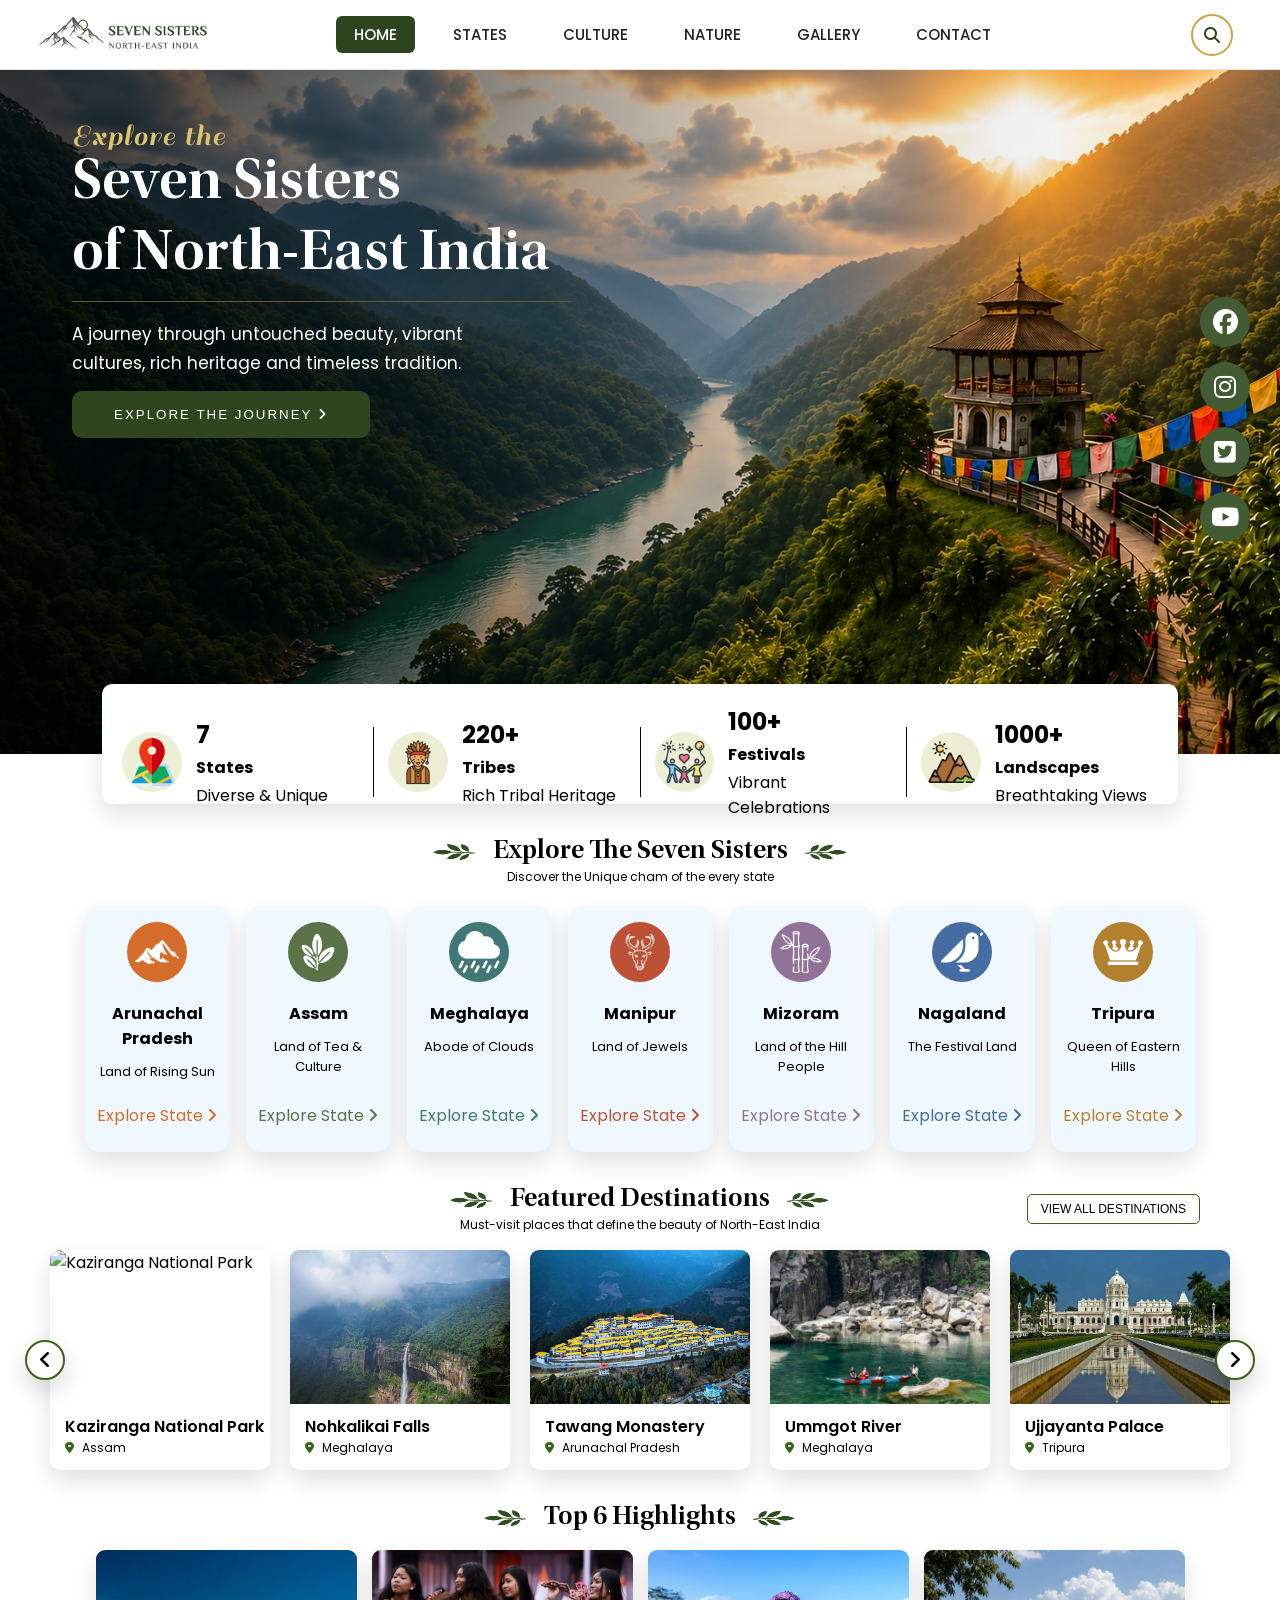
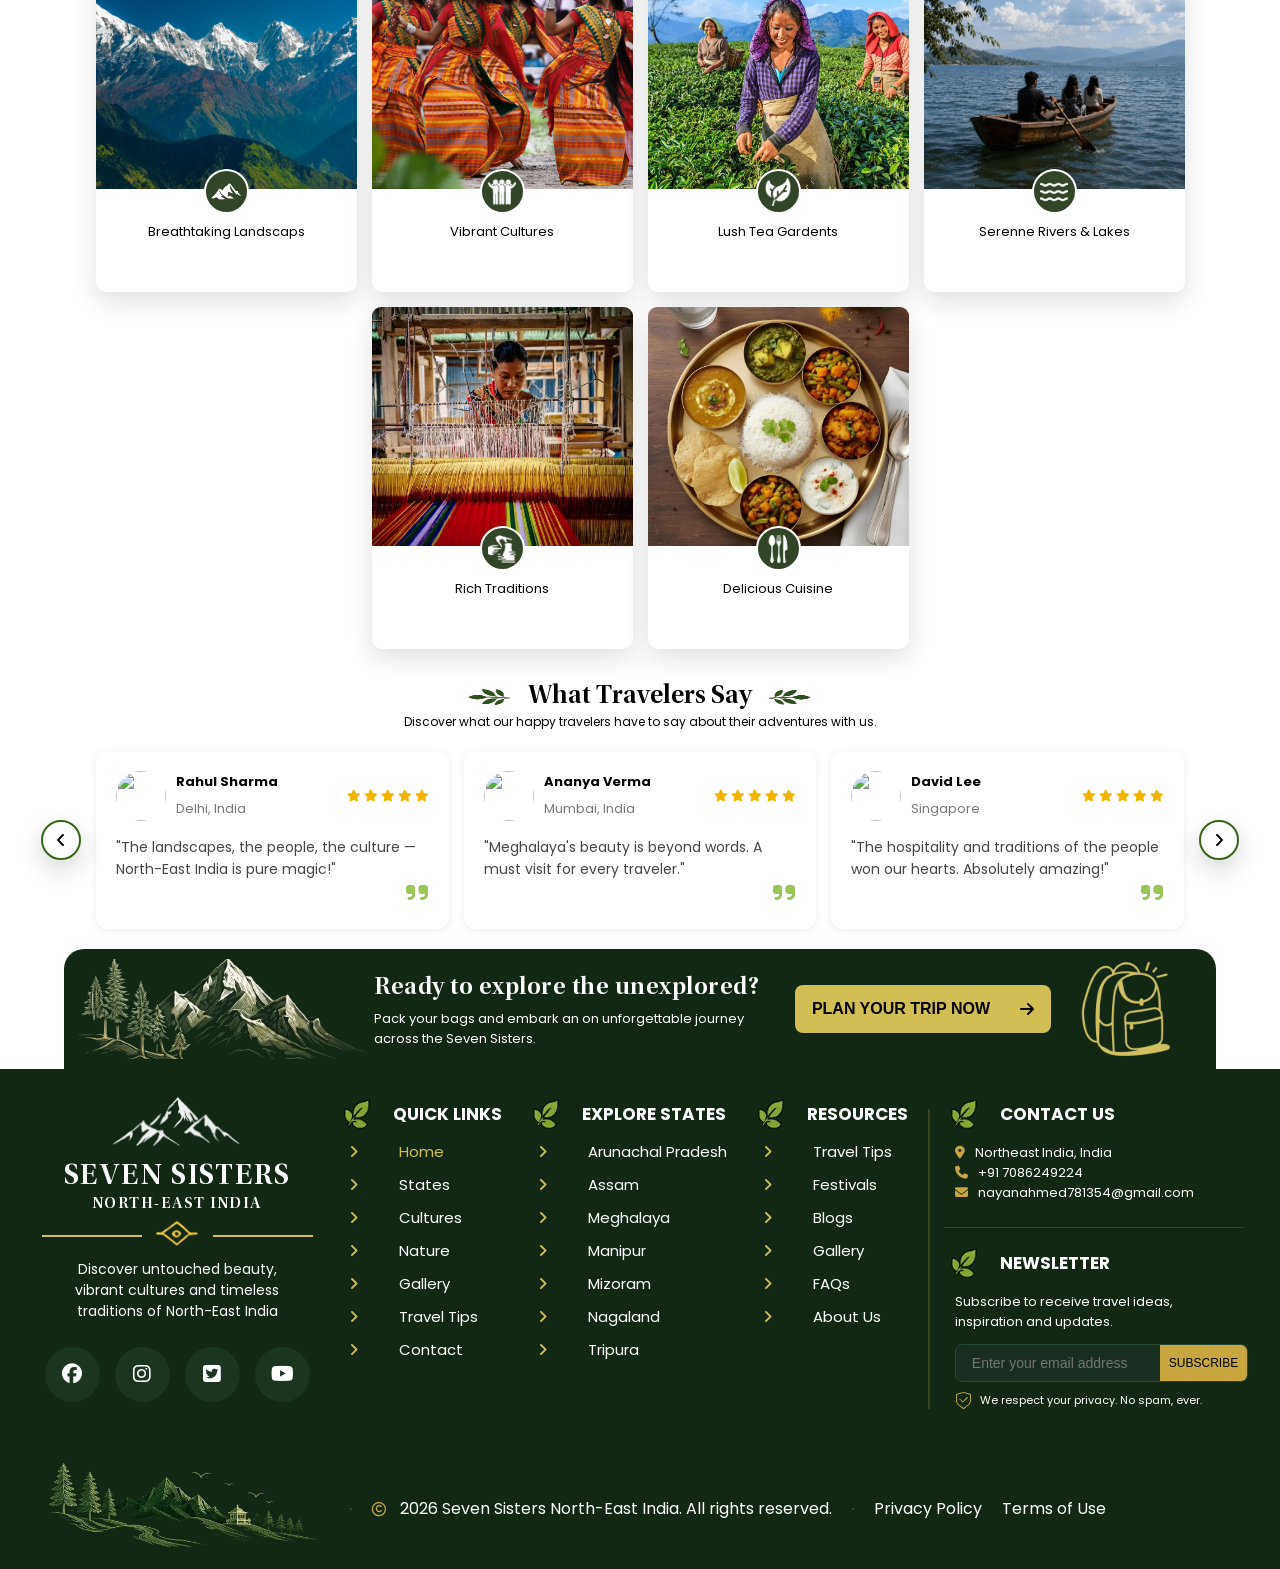
==== commit 878570b7: "Initial commit" ====
--- a/index.html
+++ b/index.html
@@ -1,413 +1,773 @@
-<!doctyae html>
+<!doctype html>
 <html lang="en">
-  <head>
-    <meta charset="UTF-8" />
-    <meta name="viewport" content="width=device-width, initial-scale=1.0" />
-    <link rel="stylesheet" href="style.css" />
-    <link
-      rel="stylesheet"
-      href="https://cdnjs.cloudflare.com/ajax/libs/font-awesome/6.5.1/css/all.min.css"
-      integrity="sha512-DTOQO9RWCH3ppGqcWaEA1BIZOC6xxalwEsw9c2QQeAIftl+Vegovlnee1c9QX4TctnWMn13TZye+giMm8e2LwA=="
-      crossorigin="anonymous"
-      referrerpolicy="no-referrer"
-    />
-    <link
-      href="https://fonts.googleapis.com/css2?family=Playfair+Display:wght@500;600;700&family=Poppins:wght@300;400;500;600&display=swap"
-      rel="stylesheet"
-    />
-    <title>Seven Sisters of North-East</title>
-  </head>
-  <body>
-    <!-- nav section -->
-
-    <nav class="nav">
-      <div class="nav-logo">
-        <div class="logo"></div>
-      </div>
-      <a href="" id="home">HOME</a>
-      <a href="" id="states">STATES</a>
-      <a href="" id="culture">CULTURE</a>
-      <a href="" id="nature">NATURE</a>
-      <a href="" id="gallery">GALLERY</a>
-      <a href="" id="travelTips">TRAVEL TIPS</a>
-      <a href="" id="contact">CONTACT</a>
-    </nav>
-
-    <!-- hero-section -->
-
-    <div class="hero-section">
-      <div class="hero-content">
-        <p class="sub-heading">Explore the</p>
-        <h1 class="heading">
-          Seven Sisters <br />
-          of North-East India
-        </h1>
-
-        <div class="description-separation"></div>
-
-        <p class="description">
-          A journey through untouched beauty, vibrant cultures, rich heritage
-          and timeless tradition.
-        </p>
-
-        <button>
-          EXPLORE THE JOURNEY <i class="fa-solid fa-angle-right"></i>
-        </button>
-      </div>
-
-      <div class="hero-social-media">
-        <div class="social-media-icons">
-          <a href="#" id="facebook"><i class="fa-brands fa-facebook"></i></a>
-        </div>
-        <div class="social-media-icons">
-          <a href="#" id="instagram"><i class="fa-brands fa-instagram"></i></a>
-        </div>
-        <div class="social-media-icons">
-          <a href="#" id="twitter"
-            ><i class="fa-brands fa-square-twitter"></i
-          ></a>
-        </div>
-        <div class="social-media-icons">
-          <a
-            href="https://youtu.be/Eb4Xnqaf_aY?si=F2y4ZJ6jVB0FuFOz"
-            id="youtube"
-            ><i class="fa-brands fa-youtube"></i
-          ></a>
-        </div>
-      </div>
-    </div>
-
-    <!------ stats-card-section ------>
-
-    <div class="stats-sections">
-      <div class="stats">
-        <div class="state-stats-card">
-          <div class="stats-icons">
-            <img src="/images/map.webp" alt="" />
-          </div>
-          <div class="stats-content">
-            <h2 class="stats-heading">7</h2>
-            <h4 class="stats-sub-heading">States</h4>
-            <p class="stats-description">Diverse & Unique</p>
-          </div>
-        </div>
-
-        <div class="stats-separation"></div>
-
-        <div class="tribe-stats-card">
-          <div class="stats-icons">
-            <img src="/images/native-american-converted-from-png.webp" alt="" />
-          </div>
-          <div class="stats-content">
-            <h2 class="stats-heading">220+</h2>
-            <h4 class="stats-sub-heading">Tribes</h4>
-            <p class="stats-description">Rich Tribal Heritage</p>
-          </div>
-        </div>
-
-        <div class="stats-separation"></div>
-
-        <div class="festival-stats-card">
-          <div class="stats-icons">
-            <img src="/images/family.webp" alt="" />
-          </div>
-          <div class="stats-content">
-            <h2 class="stats-heading">100+</h2>
-            <h4 class="stats-sub-heading">Festivals</h4>
-            <p class="stats-description">Vibrant Celebrations</p>
-          </div>
-        </div>
-
-        <div class="stats-separation"></div>
-
-        <div class="landscapes-stats-card">
-          <div class="stats-icons">
-            <img src="/images/mountain-icon-converted-from-png.webp" alt="" />
-          </div>
-          <div class="stats-content">
-            <h2 class="stats-heading">1000+</h2>
-            <h4 class="stats-sub-heading">Landscapes</h4>
-            <p class="stats-description">Breathtaking Views</p>
-          </div>
-        </div>
-      </div>
-    </div>
-
-    <!------ diversion-container ------>
-
+
+<head>
+  <meta charset="UTF-8" />
+  <meta name="viewport" content="width=device-width, initial-scale=1.0" />
+  <link rel="stylesheet" href="https://cdnjs.cloudflare.com/ajax/libs/font-awesome/6.5.1/css/all.min.css"
+    integrity="sha512-DTOQO9RWCH3ppGqcWaEA1BIZOC6xxalwEsw9c2QQeAIftl+Vegovlnee1c9QX4TctnWMn13TZye+giMm8e2LwA=="
+    crossorigin="anonymous" referrerpolicy="no-referrer" />
+  <link
+    href="https://fonts.googleapis.com/css2?family=Playfair+Display:wght@500;600;700&family=Poppins:wght@300;400;500;600&display=swap"
+    rel="stylesheet" />
+  <link rel="stylesheet" href="../nav&foofer-css/nav&footer.css" />
+  <link rel="stylesheet" href="style.css" />
+  <title>Seven Sisters of North-East</title>
+</head>
+
+
+<body class="menu-open">
+
+  <!-- nav section -->
+  <nav class="nav">
+    <div class="nav-logo">
+      <div class="logo mobile-logo"></div>
+    </div>
+    <div class="nav-links">
+      <a href="./index.html" class="nav-active">HOME</a>
+      <a href="#explore-states">STATES</a>
+      <a href="#">CULTURE</a>
+      <a href="#">NATURE</a>
+      <a href="#">GALLERY</a>
+      <a href="#">CONTACT</a>
+    </div>
+    <div class="search-box">
+      <input type="text" name="destination-search" placeholder="Where would you like to explore?" class="search-input">
+      <div class="search-icon"><i class="fa-solid fa-magnifying-glass"></i></div>
+      <div class="humbarger_icon">
+        <i class="fa-solid fa-bars" onclick=showSlidebar()></i>
+        <i class="fa-solid fa-xmark" onclick=closeSlidebar()></i>
+      </div>
+    </div>
+  </nav>
+
+  <!-- hero-section -->
+
+  <div class="hero-section">
+    <div class="hero-content">
+      <p class="sub-heading">Explore the</p>
+      <h1 class="heading">
+        Seven Sisters <br />
+        of North-East India
+      </h1>
+
+      <div class="description-separation"></div>
+
+      <p class="description">
+        A journey through untouched beauty, vibrant cultures, rich heritage
+        and timeless tradition.
+      </p>
+
+      <button>
+        EXPLORE THE JOURNEY <i class="fa-solid fa-angle-right"></i>
+      </button>
+    </div>
+
+    <div class="hero-social-media">
+      <div class="social-media-icons">
+        <a href="#" id="facebook"><i class="fa-brands fa-facebook"></i></a>
+      </div>
+      <div class="social-media-icons">
+        <a href="#" id="instagram"><i class="fa-brands fa-instagram"></i></a>
+      </div>
+      <div class="social-media-icons">
+        <a href="#" id="twitter"><i class="fa-brands fa-square-twitter"></i></a>
+      </div>
+      <div class="social-media-icons">
+        <a href="https://youtu.be/Eb4Xnqaf_aY?si=F2y4ZJ6jVB0FuFOz" id="youtube"><i class="fa-brands fa-youtube"></i></a>
+      </div>
+    </div>
+  </div>
+
+  <!------ stats-card-section ------>
+
+  <div class="stats-sections">
+    <div class="stats">
+      <div class="state-stats-card">
+        <div class="stats-icons">
+          <img src="./images/map.webp" alt="" />
+        </div>
+        <div class="stats-content">
+          <h2 class="stats-heading">7</h2>
+          <h4 class="stats-sub-heading">States</h4>
+          <p class="stats-description">Diverse & Unique</p>
+        </div>
+      </div>
+
+      <div class="stats-separation"></div>
+
+      <div class="tribe-stats-card">
+        <div class="stats-icons">
+          <img src="./images/native-american-converted-from-png.webp" alt="" />
+        </div>
+        <div class="stats-content">
+          <h2 class="stats-heading">220+</h2>
+          <h4 class="stats-sub-heading">Tribes</h4>
+          <p class="stats-description">Rich Tribal Heritage</p>
+        </div>
+      </div>
+
+      <div class="stats-separation"></div>
+
+      <div class="festival-stats-card">
+        <div class="stats-icons">
+          <img src="./images/family.webp" alt="" />
+        </div>
+        <div class="stats-content">
+          <h2 class="stats-heading">100+</h2>
+          <h4 class="stats-sub-heading">Festivals</h4>
+          <p class="stats-description">Vibrant Celebrations</p>
+        </div>
+      </div>
+
+      <div class="stats-separation"></div>
+
+      <div class="landscapes-stats-card">
+        <div class="stats-icons">
+          <img src="./images/mountain-icon-converted-from-png.webp" alt="" />
+        </div>
+        <div class="stats-content">
+          <h2 class="stats-heading">1000+</h2>
+          <h4 class="stats-sub-heading">Landscapes</h4>
+          <p class="stats-description">Breathtaking Views</p>
+        </div>
+      </div>
+    </div>
+  </div>
+
+  <!------ diversion-container ------>
+
+  <div class="diversion-text">
     <div class="diversion-section">
-      <div class="diversion-text">
-        <div class="divider-heading-icon">
-          <img src="/images/divider-icon.webp" />
-          <h3 class="diversion-heading">Explore The Seven Sisters</h3>
-          <img src="/images/divider-icon - 2 (1).webp" />
-        </div>
-
-        <p class="diversion-sub-heading">
-          Discover the Unique cham of the every state
-        </p>
-      </div>
-    </div>
-
-    <!-- state-card-container -->
-
-    <div class="state-card-container">
-      <div class="state-cards">
-        <div class="state-card" id="Arunachal-Pradesh">
-          <div class="state-box">
-            <img src="/images/mountain.webp" alt="mountain" id="mountain-img" />
-          </div>
-          <h3>Arunachal Pradesh</h3>
-          <p>Land of Rising Sun</p>
-          <a href="#">Explore State <i class="fa-solid fa-angle-right"></i></a>
-        </div>
-
-        <div class="state-card" id="Assam">
-          <div class="state-box">
-            <img src="/images/tea-leaf-converted-from-png.webp" alt="tea-leaf" />
-          </div>
-          <h3>Assam</h3>
-          <p>Land of Tea & Culture</p>
-          <a href="#">Explore State <i class="fa-solid fa-angle-right"></i></a>
-        </div>
-
-        <div class="state-card" id="Meghalaya">
-          <div class="state-box">
-            <img src="/images/cloud.webp" alt="cloud-img" />
-          </div>
-          <h3>Meghalaya</h3>
-          <p>Abode of Clouds</p>
-          <a href="#">Explore State <i class="fa-solid fa-angle-right"></i></a>
-        </div>
-
-        <div class="state-card" id="Manipur">
-          <div class="state-box">
-            <img src="/images/deer-head.webp" alt="deer-img" />
-          </div>
-          <h3>Manipur</h3>
-          <p>Land of Jewels</p>
-          <a href="#">Explore State <i class="fa-solid fa-angle-right"></i></a>
-        </div>
-
-        <div class="state-card" id="Mizoram">
-          <div class="state-box">
-            <img src="/images/bamboo-tree.webp" alt="bamboo-img" />
-          </div>
-          <h3>Mizoram</h3>
-          <p>Land of the Hill People</p>
-          <a href="#">Explore State <i class="fa-solid fa-angle-right"></i></a>
-        </div>
-
-        <div class="state-card" id="Nagaland">
-          <div class="state-box">
-            <img src="/images/bird.webp" alt="bird-img" />
-          </div>
-          <h3>Nagaland</h3>
-          <p>The Festival Land</p>
-          <a href="#">Explore State <i class="fa-solid fa-angle-right"></i></a>
-        </div>
-
-        <div class="state-card" id="Tripura">
-          <div class="state-box">
-            <img src="/images/crown.webp" alt="crown-img" />
-          </div>
-          <h3>Tripura</h3>
-          <p>Queen of Eastern Hills</p>
-          <a href="#">Explore State <i class="fa-solid fa-angle-right"></i></a>
-        </div>
-      </div>
-    </div>
-
-    <!-- diversion-container -->
-
-    <div class="diversion-section">
-      <div class="diversion-text">
-        <div class="divider-heading-icon">
-          <img src="/images/divider-icon.webp" />
-          <h3 class="diversion-heading">Featured Destinations</h3>
-          <img src="/images/divider-icon - 2 (1).webp" />
-        </div>
-
-        <p class="diversion-sub-heading">
-          Must-visit places that define the beauty of North-East India
-        </p>
-      </div>
-      <button type="button" class="diversion-btn">VIEW ALL DESTINATIONS</button>
-    </div>
-
-    <!---- Featured Destinations ---->
-
-    <div class="featured-destinations-section">
-      <div class="slider-btn destination-prev">
-        <i class="fa-solid fa-angle-left"></i>
-      </div>
+      <div class="divider-heading-icon">
+        <img src="./images/divider-icon.webp" />
+        <h3 class="diversion-heading" id="explore-states">Explore The Seven Sisters</h3>
+        <img src="./images/divider-icon - 2 (1).webp" />
+      </div>
+
+      <p class="diversion-sub-heading">
+        Discover the Unique cham of the every state
+      </p>
+    </div>
+  </div>
+
+  <!-- state-card-container -->
+
+  <div class="state-card-container">
+    <div class="state-cards">
+      <div class="state-card" id="Arunachal-Pradesh">
+        <div class="state-box">
+          <img src="./images/mountain.webp" alt="mountain" id="mountain-img" />
+        </div>
+        <h3>Arunachal Pradesh</h3>
+        <p>Land of Rising Sun</p>
+        <a href="#" id="states">Explore State <i class="fa-solid fa-angle-right"></i></a>
+      </div>
+
+      <div class="state-card" id="Assam">
+        <div class="state-box">
+          <img src="./images/tea-leaf-converted-from-png.webp" alt="tea-leaf" />
+        </div>
+        <h3>Assam</h3>
+        <p>Land of Tea & Culture</p>
+        <a href="#">Explore State <i class="fa-solid fa-angle-right"></i></a>
+      </div>
+
+      <div class="state-card" id="Meghalaya">
+        <div class="state-box">
+          <img src="./images/cloud.webp" alt="cloud-img" />
+        </div>
+        <h3>Meghalaya</h3>
+        <p>Abode of Clouds</p>
+        <a href="./states/meghalaya.html">Explore State <i class="fa-solid fa-angle-right"></i></a>
+      </div>
+
+      <div class="state-card" id="Manipur">
+        <div class="state-box">
+          <img src="./images/deer-head.webp" alt="deer-img" />
+        </div>
+        <h3>Manipur</h3>
+        <p>Land of Jewels</p>
+        <a href="#">Explore State <i class="fa-solid fa-angle-right"></i></a>
+      </div>
+
+      <div class="state-card" id="Mizoram">
+        <div class="state-box">
+          <img src="./images/bamboo-tree.webp" alt="bamboo-img" />
+        </div>
+        <h3>Mizoram</h3>
+        <p>Land of the Hill People</p>
+        <a href="#">Explore State <i class="fa-solid fa-angle-right"></i></a>
+      </div>
+
+      <div class="state-card" id="Nagaland">
+        <div class="state-box">
+          <img src="./images/bird.webp" alt="bird-img" />
+        </div>
+        <h3>Nagaland</h3>
+        <p>The Festival Land</p>
+        <a href="#">Explore State <i class="fa-solid fa-angle-right"></i></a>
+      </div>
+
+      <div class="state-card" id="Tripura">
+        <div class="state-box">
+          <img src="./images/crown.webp" alt="crown-img" />
+        </div>
+        <h3>Tripura</h3>
+        <p>Queen of Eastern Hills</p>
+        <a href="#">Explore State <i class="fa-solid fa-angle-right"></i></a>
+      </div>
+    </div>
+  </div>
+
+  <!-- diversion-container -->
+
+  <div class="diversion-section">
+    <div class="diversion-text">
+      <div class="divider-heading-icon">
+        <img src="./images/divider-icon.webp" />
+        <h3 class="diversion-heading">Featured Destinations</h3>
+        <img src="./images/divider-icon - 2 (1).webp" />
+      </div>
+
+      <p class="diversion-sub-heading">
+        Must-visit places that define the beauty of North-East India
+      </p>
+    </div>
+    <button type="button" class="view_all_btn">VIEW ALL DESTINATIONS</button>
+  </div>
+
+  <!---- Featured Destinations ---->
+
+  <div class="featured-destinations-section">
+    <div class="destination-slider-btn destination-prev">
+      <i class="fa-solid fa-angle-left"></i>
+    </div>
+
+    <div class="destination-place-container">
 
       <div class="destinations-place">
         <div class="destination-image">
-          <img src="/images/kaziranga.webp" alt="Kaziranga National Park" />
+          <img src="./images/kaziranga.webp" alt="Kaziranga National Park" />
         </div>
         <h4>Kaziranga National Park</h4>
         <p><i class="fa-solid fa-location-dot"></i>Assam</p>
+        <a href="#" class="see_more-destinations">See More</a>
       </div>
 
       <div class="destinations-place">
         <div class="destination-image">
-          <img src="/images/nohkalikai falls-converted-from-jpg.webp" alt="Nohkalikai Falls" />
+          <img src="./images/nohkalikai falls-converted-from-jpg.webp" alt="Nohkalikai Falls" />
         </div>
         <h4>Nohkalikai Falls</h4>
         <p><i class="fa-solid fa-location-dot"></i>Meghalaya</p>
+        <a href="#" class="see_more-destinations">See More</a>
       </div>
 
       <div class="destinations-place">
         <div class="destination-image">
-          <img src="/images/Tawang Monastery-converted-from-jpg.webp" alt="Tawang Monastery" />
+          <img src="./images/Tawang Monastery-converted-from-jpg.webp" alt="Tawang Monastery" />
         </div>
         <h4>Tawang Monastery</h4>
         <p><i class="fa-solid fa-location-dot"></i>Arunachal Pradesh</p>
+        <a href="#" class="see_more-destinations">See More</a>
       </div>
 
       <div class="destinations-place">
         <div class="destination-image">
-          <img src="/images/Ummgot River-converted-from-jpg (1).webp" alt="Ummgot River" />
+          <img src="./images/Ummgot River-converted-from-jpg (1).webp" alt="Ummgot River" />
         </div>
         <h4>Ummgot River</h4>
         <p><i class="fa-solid fa-location-dot"></i>Meghalaya</p>
+        <a href="#" class="see_more-destinations">See More</a>
       </div>
 
       <div class="destinations-place">
         <div class="destination-image">
-          <img src="/images/Ujjayanta Palace-converted-from-jpg.webp" alt="Ujjayanta Palace" />
+          <img src="./images/Ujjayanta Palace-converted-from-jpg.webp" alt="Ujjayanta Palace" />
         </div>
         <h4>Ujjayanta Palace</h4>
         <p><i class="fa-solid fa-location-dot"></i>Tripura</p>
-      </div>
-
-      <div class="slider-btn destination-next">
-        <i class="fa-solid fa-angle-right"></i>
-      </div>
-    </div>
-
-    <!------ diversion-container ------>
-
-    <div class="diversion-section">
-      <div class="diversion-text">
-        <div class="divider-heading-icon">
-          <img src="/images/divider-icon.webp" />
-          <h3 class="diversion-heading">Top 6 Highlights</h3>
-          <img src="/images/divider-icon - 2 (1).webp" />
-        </div>
-      </div>
-    </div>
-
-    <!------ top 6 highlights-section ------>
-
-    <div class="top-6-place">
-      <div class="top-place">
-        <div class="top-place-img">
-          <img src="/images/Panchachuli_peaks-converted-from-jpg.webp" alt="Hills" />
-        </div>
-        <div class="icon-image">
-          <img src="/images/mountain.webp" alt="mountain" id="mountain-img" />
-        </div>
-        <p>Breathtaking Landscaps</p>
-      </div>
-
-      <div class="top-place">
-        <div class="top-place-img">
-          <img src="/images/culture dance.webp" alt="Dance" />
-        </div>
-        <div class="icon-image">
-          <img src="/images/tree-people-converted-from-png.webp" alt="mountain" />
-        </div>
-        <p>Vibrant Cultures</p>
-      </div>
-
-      <div class="top-place">
-        <div class="top-place-img">
-          <img src="/images/tea-garden-converted-from-jpeg.webp" alt="Garden" />
-        </div>
-        <div class="icon-image">
-          <img src="/images/leaf.webp" alt="mountain" />
-        </div>
-        <p>Lush Tea Gardents</p>
-      </div>
-
-      <div class="top-place">
-        <div class="top-place-img">
-          <img src="/images/rivers-converted-from-jpeg.webp" alt="Rivers" />
-        </div>
-        <div class="icon-image">
-          <img src="/images/wave-converted-from-png.webp" alt="mountain" />
-        </div>
-        <p>Serenne Rivers & Lakes</p>
-      </div>
-
-      <div class="top-place">
-        <div class="top-place-img">
-          <img src="/images/craft traditions.webp" alt="Traditions" />
-        </div>
-        <div class="icon-image">
-          <img src="/images/creaft.webp" alt="mountain" />
-        </div>
-        <p>Rich Traditions</p>
-      </div>
-
-      <div class="top-place">
-        <div class="top-place-img">
-          <img src="/images/traditionsonal cuisine-converted-from-jpeg.webp" alt="Cuisine" />
-        </div>
-        <div class="icon-image">
-          <img src="/images/spoon-knife-converted-from-png.webp" alt="mountain" />
-        </div>
-        <p>Delicious Cuisine</p>
-      </div>
-    </div>
-
-    <!-- diversion-section  -->
-
-    <div class="diversion-section">
-      <div class="diversion-text">
-        <div class="divider-heading-icon">
-          <img src="/images/divider-icon.webp" />
-          <h3 class="diversion-heading">What Travelers Say</h3>
-          <img src="/images/divider-icon - 2 (1).webp" />
-        </div>
-      </div>
-    </div>
-
-    <!---- review section ---->
-
-    <div class="user-review-section">
-      <div class="slider-btn travelers-prev">
-        <i class="fa-solid fa-angle-left"></i>
-      </div>
-
-      <div class="review-card">
-        <div class="review-profile">
-          <img src="/images/kaziranga.webp" alt="Kaziranga National Park" />
-        </div>
-        <div class="details">
-          <h4>Nayan Moni Ahmed</h4>
-          <p><i class="fa-solid fa-location-dot"></i>Assam</p>
-        </div>
-        <div class="rating">
-          <h1>*****</h1>
-        </div>
-        <!-- <p class="place-description">
-          Lorem ipsum dolor sit amet consectetur adipisicing elit. Asperiores
-          deserunt laudantium maiores distinctio possimus odio praesentium,
-          quasi explicabo dolorem aperiam, ipsa quibusdam. Doloremque, tempore
-          accusamus?
-        </p> -->
-      </div>
-
-      <div class="slider-btn travelers-next">
-        <i class="fa-solid fa-angle-right"></i>
-      </div>
-    </div>
-
-    <h1 class="sapce">hdiksk</h1>
-
-    <script src="SCRIPT.JS"></script>
-  </body>
-</html>
+        <a href="#" class="see_more-destinations">See More</a>
+      </div>
+
+    </div>
+
+    <div class="destination-slider-btn destination-next">
+      <i class="fa-solid fa-angle-right"></i>
+    </div>
+  </div>
+
+  <!------ diversion-container ------>
+
+  <div class="diversion-section">
+    <div class="diversion-text">
+      <div class="divider-heading-icon">
+        <img src="./images/divider-icon.webp" />
+        <h3 class="diversion-heading">Top 6 Highlights</h3>
+        <img src="./images/divider-icon - 2 (1).webp" />
+      </div>
+    </div>
+  </div>
+
+  <!------ top 6 highlights-section ------>
+
+  <div class="top-6-place">
+    <div class="top-place">
+      <div class="top-place-img">
+        <img src="./images/Panchachuli_peaks-converted-from-jpg.webp" alt="Hills" />
+      </div>
+      <div class="icon-image">
+        <img src="./images/mountain.webp" alt="mountain" id="mountain-img" />
+      </div>
+      <p>Breathtaking Landscaps</p>
+    </div>
+
+    <div class="top-place">
+      <div class="top-place-img">
+        <img src="./images/culture dance.webp" alt="Dance" />
+      </div>
+      <div class="icon-image">
+        <img src="./images/tree-people-converted-from-png.webp" alt="mountain" />
+      </div>
+      <p>Vibrant Cultures</p>
+    </div>
+
+    <div class="top-place">
+      <div class="top-place-img">
+        <img src="./images/tea-garden-converted-from-jpeg.webp" alt="Garden" />
+      </div>
+      <div class="icon-image">
+        <img src="./images/leaf.webp" alt="mountain" />
+      </div>
+      <p>Lush Tea Gardents</p>
+    </div>
+
+    <div class="top-place">
+      <div class="top-place-img">
+        <img src="./images/rivers-converted-from-jpeg.webp" alt="Rivers" />
+      </div>
+      <div class="icon-image">
+        <img src="./images/wave-converted-from-png.webp" alt="mountain" />
+      </div>
+      <p>Serenne Rivers & Lakes</p>
+    </div>
+
+    <div class="top-place">
+      <div class="top-place-img">
+        <img src="./images/craft traditions.webp" alt="Traditions" />
+      </div>
+      <div class="icon-image">
+        <img src="./images/creaft.webp" alt="mountain" />
+      </div>
+      <p>Rich Traditions</p>
+    </div>
+
+    <div class="top-place">
+      <div class="top-place-img">
+        <img src="./images/traditionsonal cuisine-converted-from-jpeg.webp" alt="Cuisine" />
+      </div>
+      <div class="icon-image">
+        <img src="./images/spoon-knife-converted-from-png.webp" alt="mountain" />
+      </div>
+      <p>Delicious Cuisine</p>
+    </div>
+  </div>
+
+
+
+  <!-- diversion-section  -->
+
+  <div class="diversion-section">
+    <div class="diversion-text">
+      <div class="divider-heading-icon">
+        <img src="./images/divider-icon.webp" />
+        <h3 class="diversion-heading">What Travelers Say</h3>
+        <img src="./images/divider-icon - 2 (1).webp" />
+      </div>
+      <p class="diversion-sub-heading">
+        Discover what our happy travelers have to say about their adventures with us.
+      </p>
+    </div>
+  </div>
+
+
+
+
+
+
+  <!---- review section ---->
+
+
+  <section class="travelers-section">
+    <div class="testimonial-slider-btn travelers-prev">
+      <i class="fa-solid fa-angle-left"></i>
+    </div>
+
+    <div class="travelers-container">
+      <div class="traveler-card">
+        <div class="traveler-header">
+          <div class="traveler-profile">
+            <img src="https://i.pravatar.cc/80?img=12" alt="" />
+            <div>
+              <h4>Rahul Sharma</h4>
+              <span>Delhi, India</span>
+            </div>
+          </div>
+
+          <div class="rating">
+            <i class="fa-solid fa-star"></i>
+            <i class="fa-solid fa-star"></i>
+            <i class="fa-solid fa-star"></i>
+            <i class="fa-solid fa-star"></i>
+            <i class="fa-solid fa-star"></i>
+          </div>
+        </div>
+
+        <p>
+          "The landscapes, the people, the culture — North-East India is pure
+          magic!"
+        </p>
+
+        <div class="quote">
+          <i class="fa-solid fa-quote-right"></i>
+        </div>
+      </div>
+
+      <div class="traveler-card">
+        <div class="traveler-header">
+          <div class="traveler-profile">
+            <img src="https://i.pravatar.cc/80?img=32" alt="" />
+            <div>
+              <h4>Ananya Verma</h4>
+              <span>Mumbai, India</span>
+            </div>
+          </div>
+
+          <div class="rating">
+            <i class="fa-solid fa-star"></i>
+            <i class="fa-solid fa-star"></i>
+            <i class="fa-solid fa-star"></i>
+            <i class="fa-solid fa-star"></i>
+            <i class="fa-solid fa-star"></i>
+          </div>
+        </div>
+
+        <p>
+          "Meghalaya's beauty is beyond words. A must visit for every
+          traveler."
+        </p>
+
+        <div class="quote">
+          <i class="fa-solid fa-quote-right"></i>
+        </div>
+      </div>
+
+      <div class="traveler-card">
+        <div class="traveler-header">
+          <div class="traveler-profile">
+            <img src="https://i.pravatar.cc/80?img=15" alt="" />
+            <div>
+              <h4>David Lee</h4>
+              <span>Singapore</span>
+            </div>
+          </div>
+
+          <div class="rating">
+            <i class="fa-solid fa-star"></i>
+            <i class="fa-solid fa-star"></i>
+            <i class="fa-solid fa-star"></i>
+            <i class="fa-solid fa-star"></i>
+            <i class="fa-solid fa-star"></i>
+          </div>
+        </div>
+
+        <p>
+          "The hospitality and traditions of the people won our hearts.
+          Absolutely amazing!"
+        </p>
+
+        <div class="quote">
+          <i class="fa-solid fa-quote-right"></i>
+        </div>
+      </div>
+    </div>
+    <div class="testimonial-slider-btn travelers-next">
+      <i class="fa-solid fa-angle-right"></i>
+    </div>
+  </section>
+
+
+  <!-- cta-section -->
+
+
+  <div class="cta-section">
+    <div class="cta-content">
+      <img src="./images/cta-background.webp" alt="bags" class="cta-img">
+      <div class="cta-text">
+        <h2>Ready to explore the unexplored?</h2>
+        <p>Pack your bags and embark an on unforgettable journey across the Seven Sisters.</p>
+      </div>
+      <button class="cta-button">PLAN YOUR TRIP NOW <i class="fa-solid fa-arrow-right"></i></button>
+      <img src="./images/bags.webp" alt="bags" class="img2">
+    </div>
+  </div>
+
+  <div class="footer-separator"></div>
+
+
+  <!-- footer-sections -->
+
+  <footer>
+    <div class="footer-top-sections">
+
+      <!-- box1 -->
+
+      <div class="footer-content">
+        <div class="footer-brand">
+          <img src="./images/footer-mountain.webp" alt="mountain-img" class="brand-logo">
+          <h3 class="brand-heading">SEVEN SISTERS</h3>
+          <p class="brand-sub-heading">NORTH-EAST INDIA</p>
+          <div class="divider-line">
+            <div class="line"></div>
+            <img src="./images/footer-divider-icon.webp" alt="divider-img" class="divider-img">
+            <div class="line"></div>
+          </div>
+
+          <p class="brand-description">Discover untouched beauty, vibrant cultures and timeless traditions of
+            North-East India</p>
+
+          <div class="footer-social-media">
+            <div class="footer-media-box">
+              <a href="#" id="facebook" class="media-box"><i class="fa-brands fa-facebook"></i></a>
+              <a href="#" id="instagram" class="media-box"><i class="fa-brands fa-instagram"></i></a>
+              <a href="#" id="twitter" class="media-box"><i class="fa-brands fa-square-twitter"></i></a>
+              <a href="#" id="youtube" class="media-box"><i class="fa-brands fa-youtube"></i></a>
+            </div>
+          </div>
+        </div>
+      </div>
+
+
+      <!-- box2 -->
+
+      <div class="footer-content">
+        <div class="footer-heading-icon">
+          <img src="./images/footer-leaf-icon.webp" alt="icon">
+          <h3>QUICK LINKS</h3>
+          <i class="fa-solid fa-angle-down show-Btn quickLinks"></i>
+        </div>
+        <div class="footer-links mobile-quickLinks">
+          <div class="home">
+            <a href="./index.html" class="footer-active-link">
+              <i class="fa-solid fa-angle-right"></i>Home
+            </a>
+          </div>
+          <div class="states">
+            <a href="#">
+              <i class="fa-solid fa-angle-right"></i>States
+            </a>
+          </div>
+          <div class="cultures">
+            <a href="#">
+              <i class="fa-solid fa-angle-right"></i>Cultures</a>
+          </div>
+          <div class="nature">
+            <a href="#">
+              <i class="fa-solid fa-angle-right"></i>Nature
+            </a>
+          </div>
+          <div class="gallery">
+            <a href="#">
+              <i class="fa-solid fa-angle-right"></i>Gallery
+            </a>
+          </div>
+          <div class="travel-tips">
+            <a href="#">
+              <i class="fa-solid fa-angle-right"></i>Travel Tips
+            </a>
+          </div>
+          <div class="contact">
+            <a href="#">
+              <i class="fa-solid fa-angle-right"></i>Contact
+            </a>
+          </div>
+        </div>
+      </div>
+
+
+      <div class="footer-mobile-divider"></div>
+
+      <!-- box3 -->
+
+      <div class="footer-content">
+        <div class="footer-heading-icon">
+          <img src="./images/footer-leaf-icon.webp" alt="icon">
+          <h3>EXPLORE STATES</h3>
+          <i class="fa-solid fa-angle-down show-Btn explore_states"></i>
+        </div>
+        <div class="footer-links mobile-explore_states">
+          <div class="arunachal-pradesh">
+            <a href="./states/arunachal-pradesh.html">
+              <i class="fa-solid fa-angle-right"></i>Arunachal Pradesh
+            </a>
+          </div>
+
+          <div class="assam">
+            <a href="./states/assam.html">
+              <i class="fa-solid fa-angle-right"></i>Assam
+            </a>
+          </div>
+
+          <div class="meghalaya">
+            <a href="./states/meghalaya.html">
+              <i class="fa-solid fa-angle-right"></i>Meghalaya
+            </a>
+          </div>
+
+          <div class="manipur">
+            <a href="./states/manipur.html">
+              <i class="fa-solid fa-angle-right"></i>Manipur
+            </a>
+          </div>
+
+          <div class="mizoram">
+            <a href="./states/mizoram.html">
+              <i class="fa-solid fa-angle-right"></i>Mizoram
+            </a>
+          </div>
+
+          <div class="nagaland">
+            <a href="./states/nagaland.html">
+              <i class="fa-solid fa-angle-right"></i>Nagaland
+            </a>
+          </div>
+
+          <div class="tripura">
+            <a href="./states/tripura.html">
+              <i class="fa-solid fa-angle-right"></i>Tripura
+            </a>
+          </div>
+        </div>
+      </div>
+
+
+      <div class="footer-mobile-divider"></div>
+
+
+      <!-- box4 -->
+
+      <div class="footer-content">
+        <div class="footer-heading-icon">
+          <img src="./images/footer-leaf-icon.webp" alt="icon">
+          <h3>RESOURCES</h3>
+          <i class="fa-solid fa-angle-down show-Btn resources"></i>
+        </div>
+        <div class="footer-links mobile-resources">
+          <div class="travel-tips">
+            <a href="#">
+              <i class="fa-solid fa-angle-right"></i>Travel Tips
+            </a>
+          </div>
+          <div class="festivals">
+            <a href="#">
+              <i class="fa-solid fa-angle-right"></i>Festivals
+            </a>
+          </div>
+          <div class="blogs">
+            <a href="#">
+              <i class="fa-solid fa-angle-right"></i>Blogs
+            </a>
+          </div>
+          <div class="gallery">
+            <a href="#">
+              <i class="fa-solid fa-angle-right"></i>Gallery
+            </a>
+          </div>
+          <div class="FAQs">
+            <a href="#">
+              <i class="fa-solid fa-angle-right"></i>FAQs
+            </a>
+          </div>
+          <div class="about-us">
+            <a href="#">
+              <i class="fa-solid fa-angle-right"></i>About Us
+            </a>
+          </div>
+        </div>
+      </div>
+
+
+      <div class="footer-mobile-divider"></div>
+
+      <div class="footer-divider"></div>
+
+
+      <div class="footer-content">
+        <div class="footer-heading-icon">
+          <img src="./images/footer-leaf-icon.webp" alt="icon">
+          <h3>CONTACT US</h3>
+          <i class="fa-solid fa-angle-down show-Btn contact_us"></i>
+        </div>
+        <div class="footer-links mobile-contact-us">
+          <p class="location"><i class="fa-solid fa-location-dot"></i>Northeast India, India</p>
+          <p class="phone-num"><i class="fa-solid fa-phone"></i>+91 7086249224</p>
+          <p class="email"><i class="fa-solid fa-envelope"></i>nayanahmed781354@gmail.com</p>
+        </div>
+
+
+
+        <div class="footer-newsletter-divider"></div>
+
+
+
+        <div class="footer-heading-icon">
+          <img src="./images/footer-leaf-icon.webp" alt="icon">
+          <h3>NEWSLETTER</h3>
+          <i class="fa-solid fa-angle-down show-Btn newsletter"></i>
+        </div>
+        <div class="footer-links mobile-newsletter">
+          <P class="newsletter-text">Subscribe to receive travel ideas, inspiration and updates.</P>
+          <div class="footer-email-box">
+            <input type="email" placeholder="Enter your email address">
+            <button class="footer-subscribe-button">SUBSCRIBE</button>
+          </div>
+          <p class="newsletter-note">
+            <img src="./icon.svg/shield-checked-svg.svg" alt="icon">We respect your privacy. No spam, ever.
+          </p>
+        </div>
+      </div>
+    </div>
+
+
+    <div class="footer-mobile-divider"></div>
+
+    <div class="footer-bottom-divid">
+      <div class="footer-bottom-sections">
+        <div class="footer-bottom-content">
+          <img src="./images/footer-bottom-img.webp" alt="img">
+
+          <div class="footer-bottom-divider"></div>
+
+          <p class="footer-copyright">
+            <i class="fa-regular fa-copyright"></i>
+            2026 Seven Sisters North-East India. All rights reserved.
+          </p>
+
+          <div class="footer-bottom-divider"></div>
+
+          <div class="footer-legal-links">
+            <p>Privacy Policy</p>
+            <p>Terms of Use</p>
+          </div>
+        </div>
+      </div>
+  </footer>
+
+  <button class="back-to-top" onclick="scrollToTop()">
+    <i class="fa-solid fa-arrow-up"></i>
+  </button>
+  <script src="script.js"></script>
+</body>
+
+</html>
--- a/nav&foofer-css/nav&footer.css
+++ b/nav&foofer-css/nav&footer.css
@@ -0,0 +1,737 @@
+* {
+  margin: 0;
+  padding: 0;
+  box-sizing: border-box;
+}
+
+body {
+  scroll-behavior: smooth;
+}
+
+/* ===== NAVBAR ===== */
+
+.nav {
+  position: sticky;
+  top: 0;
+  z-index: 1000;
+  height: 70px;
+  padding: 0 23px;
+  display: flex;
+  align-items: center;
+  justify-content: space-between;
+  background: #ffffff;
+  border-bottom: 1px solid #e5e5e5;
+}
+
+/* Logo */
+
+.nav-logo {
+  display: flex;
+  align-items: center;
+}
+
+.logo {
+  width: 180px;
+  height: 50px;
+  left: 35px;
+  position: absolute;
+  background-image: url("../images/logo.webp");
+  background-size: contain;
+  background-repeat: no-repeat;
+  background-position: center;
+  transition: all 0.4s ease;
+}
+
+/* Navigation Links */
+
+.nav-links {
+  gap: 20px;
+  display: flex;
+  align-items: center;
+  margin-left: 130px;
+  transition: all 0.4s ease;
+}
+
+.nav-links a {
+  text-decoration: none;
+  color: #222;
+  font-size: 15px;
+  font-weight: 500;
+  padding: 7px 18px;
+  border-radius: 6px;
+  transition: all 0.3s ease;
+}
+
+.nav-links a:hover {
+  color: #ffffff;
+  background-color: #2e441e;
+}
+
+.nav-links a.nav-active {
+  color: #ffffff;
+  background-color: #2e441e;
+}
+
+/* Search */
+
+.search-box {
+  display: flex;
+  align-items: center;
+  gap: 0px;
+}
+
+.search-input {
+  width: 0px;
+  right: 51px;
+  height: 34px;
+  outline: none;
+  padding: 0 16px;
+  font-size: 14px;
+  position: absolute;
+  border: 1px solid #ddd;
+  border-radius: 25px;
+  transition: all 0.4s ease;
+}
+
+.search-icon {
+  z-index: 11;
+  width: 42px;
+  height: 42px;
+  display: flex;
+  cursor: pointer;
+  color: #2e441e;
+  background-color: #ffffff;
+  border-radius: 50%;
+  align-items: center;
+  justify-content: center;
+  border: 2px solid #c7a53f;
+  transition: all 0.3s ease;
+}
+
+.search-icon:hover {
+  background: #c7a53f;
+  color: #ffffff;
+}
+
+/* Hamburger */
+
+.humbarger_icon {
+  width: 24px;
+  position: relative;
+  align-items: center;
+  justify-content: center;
+}
+
+.humbarger_icon>:nth-child(1) {
+  display: none;
+  font-size: 26px;
+  cursor: pointer;
+}
+
+
+.humbarger_icon>:nth-child(2) {
+  display: none;
+  z-index: 223;
+  right: 10px;
+  font-size: 26px;
+  cursor: pointer;
+  color: #ffffff;
+  position: relative;
+}
+
+
+
+
+
+/*--- footer-sections ---*/
+
+footer {
+  color: #ffffff;
+  background-color: #132814;
+}
+
+.footer-top-sections {
+  display: flex;
+  min-height: 380px;
+  justify-content: center;
+  align-items: flex-start;
+}
+
+.footer-content {
+  padding: 10px;
+}
+
+/* -- footer-heading-icon -- */
+
+.footer-links div,
+.states-links div,
+.resources div {
+  white-space: nowrap;
+}
+
+.footer-heading-icon h3 {
+  white-space: nowrap;
+}
+
+.footer-heading-icon {
+  display: flex;
+  align-items: center;
+  margin-top: 10px;
+  gap: 10px;
+}
+
+.footer-heading-icon img {
+  width: 50px;
+  height: 50px;
+  object-fit: contain;
+}
+
+.footer-heading-icon h3 {
+  margin: 0;
+  line-height: 1.2;
+  font-size: 17px;
+}
+
+.states-links a,
+.footer-links a {
+  text-decoration: none;
+  margin-left: 16px;
+  color: #ffffff;
+  display: inline-flex;
+  align-items: center;
+  transition:
+    color 0.25s ease,
+    transform 0.25s ease;
+}
+
+.show-Btn {
+  display: none;
+}
+
+/* -- footer-brand -- */
+
+.footer-brand {
+  display: flex;
+  align-items: center;
+  justify-content: center;
+  flex-direction: column;
+  margin-left: 10px;
+}
+
+.brand-logo {
+  width: 220px;
+  height: 80px;
+  object-fit: contain;
+}
+
+.brand-heading {
+  font-family: "Utopia";
+  font-size: 30px;
+  letter-spacing: 1.7px;
+  font-weight: 400;
+}
+
+.brand-sub-heading {
+  font-family: "Utopia";
+  letter-spacing: 1.5px;
+}
+
+.divider-line {
+  gap: 3px;
+  display: flex;
+  align-items: center;
+}
+
+.divider-line .line {
+  height: 2px;
+  width: 100px;
+  background-color: #d1be55;
+}
+
+.divider-img {
+  height: 45px;
+  width: 65px;
+  object-fit: contain;
+}
+
+.brand-description {
+  max-width: 250px;
+  text-align: center;
+  font-size: 14px;
+}
+
+.footer-social-media {
+  margin-top: 25px;
+}
+
+.footer-media-box {
+  display: inline-flex;
+  align-items: center;
+  gap: 15px;
+}
+
+.media-box {
+  width: 55px;
+  height: 55px;
+  border-radius: 50%;
+  align-items: center;
+  display: inline-flex;
+  justify-content: center;
+  background-color: #1c3520;
+}
+
+.footer-media-box a {
+  text-decoration: none;
+  align-items: center;
+  justify-content: center;
+}
+
+.footer-media-box a i {
+  color: #ffffff;
+  font-size: 20px;
+}
+
+/* -- footer-quick-links -- */
+
+.footer-links {
+  display: inline-flex;
+  flex-direction: column;
+}
+
+.footer-links div {
+  display: flex;
+  align-items: center;
+  gap: 13px;
+  margin-bottom: 10px;
+  font-size: 15px;
+}
+
+.footer-links i {
+  color: #d1be55;
+}
+
+/* ---explore-states--- */
+
+.states-links div {
+  display: flex;
+  align-items: center;
+  gap: 13px;
+  margin-bottom: 10px;
+  font-size: 15px;
+}
+
+.states-links div i,
+.footer-links div i {
+  width: 50px;
+  display: inline-flex;
+  align-items: center;
+  text-align: center;
+}
+
+.states-links i {
+  color: #d1be55;
+}
+
+/* footer-link-hover-effect */
+
+.footer-links a:hover,
+.states-links a:hover {
+  color: #d1be55;
+  transform: translateX(4px);
+}
+
+.footer-links a:hover i,
+.states-links a:hover i {
+  transform: translateX(3px);
+}
+
+.footer-links a:active,
+.states-links a:active {
+  transform: translateX(4px) scale(0.97);
+}
+
+.footer-links i,
+.states-links i {
+  transition: transform 0.25s ease;
+}
+
+/* --footer-resources-tab-- */
+
+.resources div {
+  display: flex;
+  align-items: center;
+  gap: 13px;
+  margin-bottom: 10px;
+  font-size: 15px;
+}
+
+.resources div i {
+  width: 50px;
+  text-align: center;
+}
+
+.resources i {
+  color: #d1be55;
+}
+
+/* ---footer-divider--- */
+
+.footer-divider {
+  flex-shrink: 0;
+  width: 2px;
+  height: 300px;
+  margin-left: 10px;
+  align-self: center;
+  background-color: #3b4221;
+}
+
+/* --newsletter&contactUs-- */
+
+.newsletter {
+  width: 332px;
+}
+
+.footer-email-box,
+.newsletter-text,
+.newsletter-note {
+  margin-bottom: 12px;
+  margin-left: 15px;
+}
+
+.newsletter-text {
+  font-size: 13px;
+  max-width: 231px;
+}
+
+.footer-email-box {
+  display: flex;
+  border-radius: 7px;
+  align-items: center;
+  border: 1px solid #274931;
+  background-color: #192e20;
+}
+
+.footer-email-box input {
+  flex: 1;
+  min-width: 0;
+  border: none;
+  color: #ffffff;
+  font-size: 14px;
+  outline: none;
+  padding-left: 16px;
+  background-color: transparent;
+}
+
+.footer-subscribe-button {
+  border: none;
+  font-size: 12px;
+  padding: 11px 9px;
+  cursor: pointer;
+  border-bottom-right-radius: 6px;
+  border-top-right-radius: 6px;
+  background-color: #c7a53f;
+}
+
+.newsletter-note {
+  display: flex;
+  align-items: center;
+  font-size: 11px;
+  gap: 8px;
+}
+
+.newsletter-note img {
+  height: 17px;
+  width: 17px;
+}
+
+.footer-newsletter-divider {
+  height: 1.6px;
+  width: 300px;
+  display: flex;
+  margin: 24px auto 8px auto;
+  align-items: center;
+  justify-content: center;
+  background-color: #3b4221;
+}
+
+.footer-contact-us {
+  gap: 5px;
+  display: inline-flex;
+  flex-direction: column;
+}
+
+.location,
+.phone-num,
+.email {
+  font-size: 13px;
+}
+
+.location i,
+.phone-num i,
+.email i {
+  color: #c7a53f;
+  margin-right: 10px;
+  margin-left: 15px;
+}
+
+/* -- footer-bottom-section -- */
+
+.footer-bottom-divider {
+  width: 100%;
+  height: 2px;
+  background: #3b4221;
+  flex: 0 0 2px;
+}
+
+.footer-bottom-section {
+  width: 100%;
+}
+
+.footer-bottom-content {
+  display: flex;
+  align-items: center;
+  gap: 20px;
+}
+
+.footer-bottom-content img {
+  width: 300px;
+  height: 120px;
+  object-fit: contain;
+  margin-left: 30px;
+}
+
+.footer-copyright i {
+  margin-right: 10px;
+  color: #c7a53f;
+  font-size: 14px;
+}
+
+.footer-legal-links {
+  display: flex;
+  align-items: center;
+  gap: 20px;
+}
+
+.footer-legal-links p {
+  margin: 0;
+  white-space: nowrap;
+}
+
+
+
+/* footer-active-sections */
+
+.footer-active-link,
+.footer-active-link i {
+  color: #d1be55 !important;
+}
+
+
+
+
+@media (max-width: 1254px) {
+
+  .nav {
+    padding: 0 35px;
+  }
+
+  .nav-links {
+    top: 0px;
+    width: 250px;
+    right: -250px;
+    height: 100vh;
+    display: flex;
+    position: fixed;
+    background: #132814;
+    flex-direction: column;
+    align-items: flex-start;
+    justify-content: flex-start;
+    padding: 14px 72px 24px 25px;
+    transition: all 0.4s ease;
+    color: #ffffff;
+    z-index: 222;
+  }
+
+  .nav-links a {
+    color: #ffffff;
+  }
+
+
+  .humbarger_icon>:nth-child(1) {
+    display: flex;
+  }
+
+  .search-box {
+    display: flex;
+    align-items: center;
+    gap: 10px;
+  }
+
+}
+
+/* ===== MOBILE ===== */
+
+
+@media (max-width: 480px) {
+
+  .nav {
+    height: 65px;
+    padding: 0 15px;
+  }
+
+  .mobile-logo {
+    width: 180px;
+    height: 50px;
+    left: 10px;
+    position: absolute;
+    background-image: url("../images/logo.webp");
+    background-size: contain;
+    background-repeat: no-repeat;
+    background-position: center;
+    transition: all 0.4s ease;
+  }
+
+  .search-icon {
+    width: 38px;
+    height: 38px;
+  }
+
+
+  /* footer-section */
+
+
+  .footer-top-sections {
+    display: grid;
+    grid-template-columns: 1fr;
+    gap: 0px;
+    padding: 0px 22px;
+  }
+
+
+  .footer-divider {
+    display: none;
+  }
+
+
+  .footer-content:nth-child(1) {
+    grid-column: 1 / -1;
+    text-align: center;
+    padding-bottom: 20px;
+    border-bottom: 1px solid #3b4221;
+  }
+
+  .footer-brand {
+    margin-left: 0;
+  }
+
+
+  .media-box {
+    width: 45px;
+    height: 45px;
+  }
+
+  .brand-description {
+    max-width: 250px;
+    font-size: 14px;
+  }
+
+
+  .footer-content {
+    padding: 0 6px;
+  }
+
+  /* Typography */
+
+  .footer-heading-icon h3 {
+    font-size: 15px;
+  }
+
+  .footer-links a,
+  .states-links a,
+  .resources div {
+    font-size: 13px;
+  }
+
+  .location,
+  .phone-num,
+  .email {
+    font-size: 12px;
+  }
+
+
+
+  /* Newsletter */
+
+  .newsletter {
+    width: 100%;
+  }
+
+  .newsletter-text,
+  .footer-email-box,
+  .newsletter-note {
+    margin-left: 0;
+  }
+
+  .footer-newsletter-divider {
+    width: 100%;
+    margin: 16px 0;
+  }
+
+  /* Bottom Footer */
+
+  .footer-bottom-content {
+    flex-direction: column;
+    gap: 10px;
+    text-align: center;
+    padding: 20px;
+  }
+
+
+  .footer-copyright,
+  .footer-legal {
+    font-size: 12px;
+  }
+
+  .footer-legal-links p {
+    font-size: 12px;
+  }
+
+
+  .footer-bottom-divider {
+    display: none;
+  }
+
+  .footer-bottom-content img {
+    display: none;
+  }
+
+  .footer-mobile-divider {
+    height: 1.6px;
+    width: 100%;
+    margin: 16px 0;
+    display: flex;
+    margin: 2px auto 0px auto;
+    align-items: center;
+    justify-content: center;
+    background-color: #3b4221;
+  }
+
+  .show-Btn {
+    display: flex;
+    margin-left: auto;
+    margin-right: 20px;
+    color: #d1be55;
+    font-size: 18px;
+    transition: transform 0.4s ease;
+  }
+
+  .newsletter {
+    margin-left: 89px;
+  }
+
+  .footer-links {
+    display: none;
+    transition: all 3s ease;
+  }
+
+}
--- a/style.css
+++ b/style.css
@@ -1,644 +1,1038 @@
 @import url("https://fonts.googleapis.com/css2?family=Lilita+One&family=Montserrat:ital,wght@0,100..900;1,100..900&family=Playfair+Display:ital,wght@0,400..900;1,400..900&family=Poppins:ital,wght@0,100;0,200;0,300;0,400;0,500;0,600;0,700;0,800;0,900;1,100;1,200;1,300;1,400;1,500;1,600;1,700;1,800;1,900&family=Sail&display=swap");
 
 @font-face {
-    font-family: Utopia;
-    src: url("./fonts/Utopia\ Std\ Semibold\ Display.woff2");
-}
-
+  font-family: Utopia;
+  src: url("./fonts/Utopia\ Std\ Semibold\ Display.woff2");
+}
 
 * {
-    margin: 0;
-    padding: 0;
-}
+  margin: 0;
+  padding: 0;
+  box-sizing: border-box;
+}
+
+
+html {
+  scroll-behavior: smooth;
+}
+
 
 body {
-    background-color: #ffffff;
-    font-family: "Poppins", sans-serif;
-}
-
-
-
-/* ------navbar------ */
-
-.nav {
-    height: 4rem;
-    display: flex;
-    align-items: center;
-    justify-content: space-evenly;
-    color: black;
-}
-
-.nav-logo {
-    height: 3rem;
-    width: 20%;
-}
-
-.logo {
-    height: 2.5rem;
-    width: 13rem;
-    background-image: url("/images/logo.webp");
-    background-size: cover;
-    margin-right: auto;
-    margin-left: 1rem;
-}
-
-nav a {
-    padding: 0 20px;
-    color: black;
-    font-size: 1rem;
-    font-weight: 500;
-    text-decoration: none;
-    transition: all 0.3s ease;
-    ;
-    font-family: "poppins", sans-serif;
-}
-
-nav a:hover {
-    line-height: 2rem;
-    border-radius: 4px;
-    color: #ffffff;
-    background-color: #2e441e;
-}
-
-
+  scroll-behavior: smooth;
+  background-color: #ffffff;
+  font-family: "Poppins", sans-serif;
+}
 
 
 
 /* -----.hero-section---- */
 
 .hero-section {
-    position: relative;
-    height: 75vh;
-    width: 100%;
-    background-image: url("/images/hero-section.webp");
-    background-size: cover;
-    background-position: center;
-    background-repeat: no-repeat;
-    display: flex;
-    align-items: center;
+  position: relative;
+  height: 76vh;
+  width: 100%;
+  background-image: url("./images/hero-section.webp");
+  background-size: cover;
+  background-position: center;
+  background-repeat: no-repeat;
+  display: flex;
+  align-items: center;
 }
 
 .hero-section::before {
-    content: "";
-    position: absolute;
-    inset: 0;
-    background: linear-gradient(to right,
-            rgba(0, 0, 0, 0.75) 0%,
-            rgba(0, 0, 0, 0.45) 35%,
-            rgba(0, 0, 0, 0.1) 60%,
-            rgba(0, 0, 0, 0) 100%);
+  content: "";
+  position: absolute;
+  inset: 0;
+  background: linear-gradient(to right,
+      rgba(0, 0, 0, 0.75) 0%,
+      rgba(0, 0, 0, 0.45) 35%,
+      rgba(0, 0, 0, 0.1) 60%,
+      rgba(0, 0, 0, 0) 100%);
 }
 
 .hero-content {
-    color: white;
-    gap: 5px;
-    display: flex;
-    z-index: 2;
-    position: relative;
-    flex-direction: column;
-    margin-left: 72px;
-    margin-top: 58px;
-    margin-bottom: auto;
+  color: white;
+  gap: 5px;
+  display: flex;
+  z-index: 2;
+  position: relative;
+  flex-direction: column;
+  margin-left: 72px;
+  margin-top: 58px;
+  margin-bottom: auto;
 }
 
 .sub-heading {
-    color: #ddc56f;
-    font-size: 2rem;
-    font-family: "Sail", system-ui;
-    font-weight: 300;
-    letter-spacing: 1px;
-    line-height: 0.5;
+  color: #ddc56f;
+  font-size: 2rem;
+  font-family: "Sail", system-ui;
+  font-weight: 300;
+  letter-spacing: 1px;
+  line-height: 0.5;
 }
 
 .heading {
-    font-family: Utopia, sans-serif;
-    font-weight: 900;
-    font-size: 3.7rem;
-    line-height: 1.2;
+  font-family: Utopia, sans-serif;
+  font-weight: 900;
+  font-size: 3.7rem;
+  line-height: 1.2;
 }
 
 .description-separation {
-    width: 39vw;
-    height: 1.3px;
-    background-color: #675928;
-    border-radius: 4px;
-    margin: 5px 0;
+  width: 39vw;
+  height: 1.3px;
+  background-color: #675928;
+  border-radius: 4px;
+  margin: 5px 0;
 }
 
 .description {
-    max-width: 36vw;
-    font-size: 17px;
-    line-height: 1.7;
-    margin: 8px 0;
+  max-width: 36vw;
+  font-size: 17px;
+  line-height: 1.7;
+  margin: 8px 0;
 }
 
 .hero-section button {
-    color: #ffffff;
-    padding: 14px 40px;
-    letter-spacing: 2px;
-    border-radius: 10px;
-    cursor: pointer;
-    width: fit-content;
-    background-color: #2f451f;
-    border: 2px solid transparent;
+  color: #ffffff;
+  padding: 14px 40px;
+  letter-spacing: 2px;
+  border-radius: 10px;
+  cursor: pointer;
+  width: fit-content;
+  background-color: #2f451f;
+  border: 2px solid transparent;
 }
 
 .hero-section button:hover {
-    border: 2px solid white;
+  border: 2px solid white;
 }
 
 .hero-social-media {
-    position: relative;
-    margin-left: auto;
-    margin-right: 30px;
+  position: relative;
+  margin-left: auto;
+  margin-right: 30px;
 }
 
 .social-media-icons {
-    height: 50px;
-    width: 50px;
-    display: flex;
-    align-items: center;
-    justify-content: center;
-    border-radius: 50%;
-    background-color: #425b33;
-    margin-top: 15px;
-    cursor: pointer;
-    overflow: hidden;
+  height: 50px;
+  width: 50px;
+  display: flex;
+  align-items: center;
+  justify-content: center;
+  border-radius: 50%;
+  background-color: #425b33;
+  margin-top: 15px;
+  cursor: pointer;
+  overflow: hidden;
 }
 
 .social-media-icons a {
-    text-decoration: none;
-    font-size: 25px;
-    color: white;
-    display: flex;
-    align-items: center;
-    justify-content: center;
-    transition: all 0.3s ease;
-    transform-origin: center;
+  text-decoration: none;
+  font-size: 25px;
+  color: white;
+  display: flex;
+  align-items: center;
+  justify-content: center;
+  transition: all 0.3s ease;
+  transform-origin: center;
 }
 
 .social-media-icons:hover a {
-    transform: scale(1.1);
-}
-
-
-
-
-
-
+  transform: scale(1.1);
+}
 
 /* -----stats-sections----- */
 
 .stats-sections {
-    z-index: 3;
-    width: 84vw;
-    height: 90px;
-    margin: auto;
-    padding: 20px 20px;
-    border-radius: 10px;
-    position: relative;
-    margin-top: -70px;
-    background-color: #ffffff;
-    box-shadow: 0 10px 25px rgba(0, 0, 0, 0.12);
+  z-index: 3;
+  width: 84vw;
+  height: 120px;
+  margin: auto;
+  padding: 20px 20px;
+  border-radius: 10px;
+  position: relative;
+  margin-top: -70px;
+  background-color: #ffffff;
+  box-shadow: 0 10px 25px rgba(0, 0, 0, 0.12);
 }
 
 .stats {
-    display: flex;
-    align-items: center;
-    justify-content: space-between;
+  display: flex;
+  align-items: center;
+  gap: 14px;
 }
 
 .stats-content {
-    display: flex;
-    flex-direction: column;
-    gap: 3px;
+  display: flex;
+  flex-direction: column;
+  gap: 3px;
 }
 
 .state-stats-card,
 .tribe-stats-card,
 .festival-stats-card,
 .landscapes-stats-card {
+  display: flex;
+  align-items: center;
+  flex: 1;
+  gap: 14px;
+}
+
+.stats-icons {
+  width: 60px;
+  height: 60px;
+  display: flex;
+  overflow: hidden;
+  border-radius: 50%;
+  align-items: center;
+  justify-content: center;
+  background-color: #ecefd4;
+}
+
+.stats-icons img {
+  width: 80%;
+  height: 80%;
+}
+
+.stats-separation {
+  width: 1px;
+  height: 70px;
+  background-color: #080704;
+}
+
+/* divider-sections */
+
+.diversion-section {
+  width: 100%;
+  margin-top: 2rem;
+  position: relative;
+}
+
+.diversion-text {
+  text-align: center;
+  margin: auto;
+}
+
+.diversion-heading {
+  font-family: Utopia, sans-serif;
+  font-weight: 900;
+  font-size: 1.7rem;
+  margin: 0;
+}
+
+.diversion-sub-heading {
+  font-size: 12px;
+}
+
+.diversion-btn,
+.view_all_btn {
+  position: absolute;
+  right: 80px;
+  top: 50%;
+  transform: translateY(-50%);
+
+  padding: 7px 13px;
+  border-radius: 5px;
+  font-size: 12px;
+  background-color: transparent;
+  border: 1.5px solid #386418;
+  cursor: pointer;
+}
+
+.divider-heading-icon {
+  display: flex;
+  align-items: center;
+  justify-content: center;
+  gap: 14px;
+}
+
+.divider-heading-icon img {
+  width: 50px;
+  height: 20px;
+}
+
+
+/* ------state-card-container------ */
+
+.state-card-container {
+  width: 100%;
+  height: auto;
+  display: flex;
+  flex-direction: column;
+  align-items: center;
+}
+
+.state-cards {
+  margin-top: 20px;
+  width: 100%;
+  display: flex;
+  flex-wrap: wrap;
+  justify-content: center;
+  gap: 1rem;
+}
+
+.state-card {
+  width: 145px;
+  min-height: 246px;
+  padding: 0 10px;
+  gap: 11px;
+  display: flex;
+  flex-direction: column;
+  align-items: center;
+  text-align: center;
+  border-radius: 15px;
+  background-color: aliceblue;
+  transition: all 0.3s ease-in;
+  box-shadow: 0 10px 25px rgba(0, 0, 0, 0.12);
+}
+
+.state-card:hover {
+  transform: translateY(-8px);
+  box-shadow: 0 10px 25px rgba(0, 0, 0, 0.12);
+}
+
+.state-card h3 {
+  margin-top: 8px;
+  font-size: 16px;
+}
+
+.state-card a {
+  margin-top: auto;
+  margin-bottom: 1.5rem;
+  text-decoration: none;
+  color: var(--theme-color);
+}
+
+.state-card p {
+  font-size: 13px;
+}
+
+.state-box {
+  height: 60px;
+  width: 60px;
+  margin-top: 1rem;
+  border-radius: 50%;
+  display: flex;
+  align-items: center;
+  justify-content: center;
+  background-color: var(--theme-color);
+}
+
+#mountain-img {
+  height: 90%;
+  width: 90%;
+  object-fit: contain;
+  display: block;
+}
+
+.state-box img {
+  height: 70%;
+  width: 70%;
+  object-fit: contain;
+  display: block;
+}
+
+#Arunachal-Pradesh {
+  --theme-color: #d46d2b;
+}
+
+#Assam {
+  --theme-color: #5b7246;
+}
+
+#Meghalaya {
+  --theme-color: #417777;
+}
+
+#Manipur {
+  --theme-color: #bd5135;
+}
+
+#Mizoram {
+  --theme-color: #927398;
+}
+
+#Nagaland {
+  --theme-color: #456da3;
+}
+
+#Tripura {
+  --theme-color: #b3802f;
+}
+
+/* -- featured-destinations-section -- */
+
+.destination-slider-btn {
+  z-index: 5;
+  height: 40px;
+  width: 40px;
+  display: flex;
+  border-radius: 50%;
+  align-items: center;
+  justify-content: center;
+  background-color: #ffffff;
+  border: 2px solid #386418;
+  box-shadow: 0 10px 25px rgba(0, 0, 0, 0.16);
+}
+
+.destination-prev {
+  margin-right: -30px;
+}
+
+.destination-next {
+  margin-left: -30px;
+}
+
+.destination-prev i,
+.destination-next i {
+  font-size: 20px;
+}
+
+.featured-destinations-section {
+  width: 100%;
+  display: flex;
+  align-items: center;
+  justify-content: center;
+  flex-wrap: wrap;
+  margin-top: 1rem;
+  gap: 15px;
+}
+
+.destination-place-container {
+  display: flex;
+  align-items: center;
+  gap: 20px;
+}
+
+.destinations-place {
+  width: 220px;
+  height: 220px;
+  border-radius: 10px;
+  text-align: left;
+  display: flex;
+  align-items: center;
+  flex-direction: column;
+  box-shadow: 0 10px 25px rgba(0, 0, 0, 0.12);
+  background-color: #ffffff;
+}
+
+.destination-image {
+  height: 70%;
+  width: 100%;
+  overflow: hidden;
+  border-top-left-radius: 9px;
+  border-top-right-radius: 9px;
+}
+
+.destination-image img {
+  width: 100%;
+  height: 100%;
+  object-fit: cover;
+  transition: all ease 1s;
+}
+
+.destination-image:hover img {
+  scale: 1.2;
+}
+
+.destinations-place p,
+.destinations-place h4 {
+  align-self: flex-start;
+  margin-left: 15px;
+}
+
+.destinations-place h4 {
+  font-size: 16px;
+  margin-top: 10px;
+  font-weight: 600;
+}
+
+.destinations-place p {
+  font-size: 12px;
+  display: flex;
+  align-items: center;
+  gap: 8px;
+}
+
+.destinations-place i {
+  color: #386418;
+}
+
+.see_more-destinations {
+  text-decoration: none;
+  position: absolute;
+  color: #386418;
+  font-weight: 500;
+  font-size: 12px;
+  right: 30px;
+  bottom: 31px;
+  display: none;
+}
+
+
+/* ---- top-6-place-section ---- */
+
+.top-6-place {
+  width: 100%;
+  display: flex;
+  align-items: center;
+  justify-content: center;
+  flex-wrap: wrap;
+  margin-top: 1rem;
+  gap: 15px;
+}
+
+.top-place {
+  width: 29vh;
+  height: 38vh;
+  border-radius: 10px;
+  text-align: center;
+  display: flex;
+  align-items: center;
+  flex-direction: column;
+  box-shadow: 0 10px 25px rgba(0, 0, 0, 0.12);
+  background-color: #ffffff;
+}
+
+.top-place-img {
+  height: 70%;
+  width: 100%;
+  overflow: hidden;
+  border-top-left-radius: 9px;
+  border-top-right-radius: 9px;
+}
+
+.top-place-img img {
+  width: 100%;
+  height: 100%;
+  object-fit: cover;
+  transition: all ease 1s;
+}
+
+.top-place-img:hover img {
+  scale: 1.2;
+}
+
+.icon-image {
+  height: 45px;
+  width: 45px;
+  z-index: 1;
+  border-radius: 50%;
+  margin-top: -20px;
+  margin-bottom: 0;
+  display: flex;
+  align-items: center;
+  justify-content: center;
+  background-color: #324529;
+  border: 2px solid white;
+}
+
+#mountain {
+  height: 90%;
+  width: 90%;
+  object-fit: cover;
+}
+
+.icon-image img {
+  height: 70%;
+  width: 70%;
+  object-fit: cover;
+}
+
+.top-place p {
+  font-size: 13px;
+  margin-top: 8px;
+}
+
+/*-- Testimonial Section --*/
+/* ===== Testimonial Section ===== */
+
+.travelers-section {
+  width: 85%;
+  max-width: 1250px;
+  margin: 20px auto;
+  position: relative;
+}
+
+.travelers-container {
+  display: flex;
+  gap: 15px;
+  align-items: stretch;
+}
+
+.traveler-card {
+  flex: 1;
+  display: flex;
+  flex-direction: column;
+  background-color: #ffffff;
+  border-radius: 12px;
+  padding: 20px;
+  box-shadow: 0 2px 8px rgba(0, 0, 0, 0.08);
+}
+
+.traveler-header {
+  display: flex;
+  justify-content: space-between;
+  align-items: center;
+}
+
+.traveler-profile {
+  display: flex;
+  align-items: center;
+  gap: 10px;
+}
+
+.traveler-profile img {
+  width: 50px;
+  height: 50px;
+  border-radius: 50%;
+  object-fit: cover;
+}
+
+.traveler-profile h4 {
+  font-size: 13px;
+  margin: 0 0 3px;
+}
+
+.traveler-profile span {
+  font-size: 13px;
+  color: #777;
+}
+
+.rating {
+  color: #f5b301;
+  font-size: 12px;
+}
+
+.traveler-card p {
+  margin-top: 15px;
+  font-size: 14px;
+  line-height: 1.6;
+  color: #444;
+}
+
+.quote {
+  margin-top: auto;
+  text-align: right;
+}
+
+.quote i {
+  font-size: 25px;
+  color: #9cc65a;
+}
+
+/* ----- Slider Buttons ----- */
+
+.testimonial-slider-btn {
+  z-index: 5;
+  height: 40px;
+  width: 40px;
+
+  display: flex;
+  align-items: center;
+  justify-content: center;
+
+  border-radius: 50%;
+  background-color: #fff;
+  border: 2px solid #386418;
+  box-shadow: 0 10px 25px rgba(0, 0, 0, 0.16);
+
+  position: absolute;
+  top: 50%;
+  transform: translateY(-50%);
+  cursor: pointer;
+  transition: 0.3s ease;
+}
+
+.travelers-prev {
+  left: -55px;
+}
+
+.travelers-next {
+  right: -55px;
+}
+
+
+
+.back-to-top {
+  position: fixed;
+  bottom: 30px;
+  right: 30px;
+  width: 55px;
+  height: 55px;
+  border: none;
+  color: white;
+  font-size: 18px;
+  cursor: pointer;
+  display: flex;
+  display: none;
+  border-radius: 50%;
+  align-items: center;
+  justify-content: center;
+  background-color: #132814;
+  border: 1px solid #d1be55;
+  box-shadow: 0 4px 12px rgba(0, 0, 0, 0.25);
+  transition: 0.3s;
+  z-index: 1000;
+}
+
+.back-to-top:hover {
+  transform: translateY(-5px);
+  background: #c3b04c;
+}
+
+
+/*-- cta-section --*/
+
+.cta-content .cta-img {
+  object-fit: cover;
+  width: 300px;
+  height: 100px;
+}
+
+.cta-content .img2 {
+  object-fit: cover;
+  width: 100px;
+  height: 100px;
+  margin-right: 30px;
+}
+
+.cta-section {
+  margin-top: 1rem;
+  display: flex;
+  align-items: center;
+  justify-content: center;
+}
+
+.cta-content {
+  width: 90vw;
+  padding: 10px;
+  display: flex;
+  align-items: center;
+  background-color: #132814;
+  border-top-left-radius: 20px;
+  border-top-right-radius: 20px;
+}
+
+.cta-text {
+  color: #ffffff;
+}
+
+.cta-text h2 {
+  line-height: 1.6;
+  font-family: "Utopia";
+  letter-spacing: 0.5px;
+  font-size: 1.6rem;
+}
+
+.cta-text p {
+  max-width: 370px;
+  font-size: 13px;
+}
+
+.cta-button {
+  gap: 30px;
+  border: none;
+  font-size: 1rem;
+  cursor: pointer;
+  display: inline-flex;
+  align-items: center;
+  font-weight: 600;
+  padding: 15px 17px;
+  border-radius: 8px;
+  margin-left: auto;
+  margin-right: 25px;
+  background-color: #d1be55;
+}
+
+
+/* ===== MOBILE ===== */
+
+@media (max-width: 480px) {
+
+  .hero-section {
+    height: 36vh;
+  }
+
+  .hero-content {
+    margin-left: 30px;
+    margin-top: 36px;
+    margin-bottom: auto;
+  }
+
+  .sub-heading {
+    font-size: 1rem;
+  }
+
+  .heading {
+    font-size: 1.4rem;
+    line-height: 1;
+  }
+
+  .description {
+    max-width: 50vw;
+    font-size: 12px;
+    line-height: 1;
+    margin: 3px 0;
+  }
+
+  .hero-section button {
+    padding: 9px 8px;
+    font-size: 10px;
+    border-radius: 4px;
+  }
+
+
+  .hero-social-media {
+    display: flex;
+    margin-right: 30px;
+    margin-top: -55px;
+    flex-direction: column;
+  }
+
+  .social-media-icons {
+    height: 30px;
+    width: 30px;
+    margin-top: 16px;
+  }
+
+
+  .social-media-icons a {
+    font-size: 15px;
+  }
+
+
+
+  /* =========== stats-section =========== */
+
+  .stats-sections {
+    width: 90vw;
+    height: 110px;
+    position: relative;
+    margin-top: -44px;
+    padding: 15px 10px;
+  }
+
+  .stats {
+    display: flex;
+    justify-content: flex-start;
+    gap: 4px;
+  }
+
+  .state-stats-card,
+  .tribe-stats-card,
+  .festival-stats-card,
+  .landscapes-stats-card {
     display: flex;
     align-items: center;
-    gap: 14px;
-}
-
-.stats-icons {
-    width: 60px;
-    height: 60px;
-    display: flex;
-    overflow: hidden;
-    border-radius: 50%;
-    align-items: center;
-    justify-content: center;
-    background-color: #ecefd4;
-}
-
-.stats-icons img {
-    width: 80%;
-    height: 80%;
-}
-
-.stats-separation {
-    width: 1px;
-    height: 50px;
-    background-color: #080704;
-}
-
-
-
-
-/* divider-sections */
-
-.diversion-section {
-    width: 100%;
-    margin-top: 2rem;
-}
-
-.diversion-text {
-    text-align: center;
-    margin: auto;
-}
-
-.diversion-heading {
-    font-family: Utopia, sans-serif;
-    ;
-    font-weight: 900;
-    font-size: 1.7rem;
-}
-
-.diversion-sub-heading {
-    font-size: 12px;
-}
-
-.diversion-btn {
-    margin-left: 82%;
-    padding: 7px 13px;
-    border-radius: 5px;
-    margin-top: -39px;
-    margin-right: auto;
-    font-size: 12px;
-    background-color: transparent;
-    border: 1.5px solid #386418;
-}
-
-.divider-heading-icon {
+    flex-direction: column;
+    flex: 1;
+    gap: 0px;
+  }
+
+  .state-stats-card {
+    margin-bottom: 11px;
+  }
+
+  .stats-icons {
+    width: 30px;
+    height: 30px;
+  }
+
+  .stats-content {
     display: flex;
     align-items: center;
     justify-content: center;
-    gap: 14px;
-}
-
-.divider-heading-icon img {
-    width: 50px;
-    height: 20px;
-}
-
-
-
-
-/* ------state-card-container------ */
-
-.state-card-container {
-    width: 100%;
-    height: auto;
-    display: flex;
     flex-direction: column;
-    align-items: center;
-}
-
-.state-cards {
-    margin-top: 2rem;
-    width: 100%;
-    display: flex;
-    flex-wrap: wrap;
-    justify-content: center;
-    gap: 1rem;
-}
-
-.state-card {
-    width: 145px;
-    min-height: 246px;
-    padding: 0 10px;
-    gap: 11px;
-    display: flex;
-    flex-direction: column;
-    align-items: center;
+    margin-bottom: auto;
+    gap: 0px;
+  }
+
+  .stats-content h2 {
+    font-size: 13px;
+  }
+
+  .stats-content h4 {
+    font-size: 10px;
+  }
+
+  .stats-content p {
+    font-size: 8px;
     text-align: center;
-    border-radius: 15px;
-    background-color: aliceblue;
-    transition: all 0.3s ease-in;
-    box-shadow: 0 10px 25px rgba(0, 0, 0, 0.12);
-}
-
-.state-card:hover {
-    transform: translateY(-8px);
-    box-shadow: 0 10px 25px rgba(0, 0, 0, 0.12);
-}
-
-.state-card h3 {
-    margin-top: 8px;
-    font-size: 16px;
-}
-
-.state-card a {
-    margin-top: auto;
-    margin-bottom: 1.5rem;
-    text-decoration: none;
-    color: var(--theme-color);
-}
-
-.state-card p {
-    font-size: 13px;
-}
-
-.state-box {
-    height: 60px;
-    width: 60px;
-    margin-top: 1rem;
-    border-radius: 50%;
+  }
+
+
+
+  /* =========== divider-section =========== */
+
+  .divider-heading-icon {
     display: flex;
     align-items: center;
     justify-content: center;
-    background-color: var(--theme-color);
-}
-
-#mountain-img {
-    height: 90%;
-    width: 90%;
-    object-fit: contain;
-    display: block;
-}
-
-.state-box img {
-    height: 70%;
-    width: 70%;
-    object-fit: contain;
-    display: block;
-}
-
-#Arunachal-Pradesh {
-    --theme-color: #d46d2b;
-}
-
-#Assam {
-    --theme-color: #5b7246;
-}
-
-#Meghalaya {
-    --theme-color: #417777;
-}
-
-#Manipur {
-    --theme-color: #bd5135;
-}
-
-#Mizoram {
-    --theme-color: #927398;
-}
-
-#Nagaland {
-    --theme-color: #456da3;
-}
-
-#Tripura {
-    --theme-color: #b3802f;
-}
-
-
-
-
-/* -- featured-destinations-section -- */
-
-
-.slider-btn {
-    z-index: 5;
-    height: 40px;
-    width: 40px;
-    display: flex;
-    border-radius: 50%;
-    align-items: center;
-    justify-content: center;
-    background-color: #ffffff;
-    border: 2px solid #386418;
-    box-shadow: 0 10px 25px rgba(0, 0, 0, 0.16);
-}
-
-.travelers-prev,
-.destination-prev {
-    margin-right: -30px;
-}
-
-.travelers-next,
-.destination-next {
-    margin-left: -30px;
-}
-
-
-
-.next-place i,
-.prev-place i {
+    gap: 8px;
+  }
+
+  .divider-heading-icon h3 {
     font-size: 20px;
-}
-
-
-
-
-
-/* featured-destinations-section */
-
-
-
-.featured-destinations-section {
-    width: 100%;
+  }
+
+  .divider-heading-icon img {
+    width: 30px;
+    height: 15px;
+  }
+
+  .diversion-sub-heading {
+    font-size: 12px;
+    padding: 10px;
+  }
+
+  .view_all_btn {
+    display: none;
+  }
+
+
+
+  /* =========== feature-destination-section =========== */
+
+  .featured-destinations-section {
+    position: relative;
+    flex-wrap: nowrap;
+    overflow: hidden;
+    justify-content: flex-start;
+    gap: 15px;
+  }
+
+  .destination-place-container {
+    gap: 0px;
+    transition: transform 0.7s ease;
+  }
+
+
+  .destinations-place {
+    width: 284px;
+    height: 220px;
+    margin-left: 19px;
+    gap: 0px;
     display: flex;
     align-items: center;
-    justify-content: center;
-    flex-wrap: wrap;
-    margin-top: 1rem;
-    gap: 15px;
-}
-
-.destinations-place {
-    gap: 1px;
-    width: 36vh;
-    height: 38vh;
-    border-radius: 10px;
-    text-align: left;
+  }
+
+  .destination-slider-btn {
+    position: absolute;
+    top: 50%;
+    transform: translateY(-50%);
+    z-index: 100;
+  }
+
+  .destination-prev {
+    left: 5px;
+  }
+
+  .destination-next {
+    right: 5px;
+  }
+
+  .destinations-place p,
+  .destinations-place h4 {
+    align-self: flex-start;
+    margin: 3px 15px;
+  }
+
+  .destinations-place p {
+    font-size: 15px;
+  }
+
+  .see_more-destinations {
+    position: relative;
     display: flex;
-    align-items: center;
-    flex-direction: column;
-    box-shadow: 0 10px 25px rgba(0, 0, 0, 0.12);
-    background-color: #ffffff;
-}
-
-.destination-image {
-    height: 70%;
-    width: 100%;
+    left: 87px;
+    bottom: 24px;
+  }
+
+
+  /* =========== place-section =========== */
+
+  .top-place {
+    width: 43%;
+  }
+
+
+  /* =========== traveler_review-section =========== */
+
+
+  .travelers-section {
+    position: relative;
+  }
+
+  .travelers-container {
+    display: flex;
+    flex-wrap: nowrap;
     overflow: hidden;
-    border-top-left-radius: 9px;
-    border-top-right-radius: 9px;
-}
-
-.destination-image img {
-    width: 100%;
-    height: 100%;
-    object-fit: cover;
-    transition: all ease 1s;
-}
-
-.destination-image:hover img {
-    scale: 1.2;
-}
-
-.destinations-place p,
-.destinations-place h4 {
-    align-self: flex-start;
-    margin-left: 15px;
-}
-
-.destinations-place h4 {
-    font-size: 16px;
-    margin-top: 10px;
+    gap: 0;
+  }
+
+  .traveler-card {
+    flex: 0 0 calc(100% - 40px);
+    margin: 0 20px;
+  }
+
+  .testimonial-slider-btn {
+    position: absolute;
+    top: 50%;
+    transform: translateY(-50%);
+    z-index: 100;
+  }
+
+  .travelers-prev {
+    left: -10px;
+  }
+
+  .travelers-next {
+    right: -10px;
+  }
+
+
+  /*===== cta-section =====*/
+
+
+  .cta-content {
+    border-top-left-radius: 10px;
+    border-top-right-radius: 10px;
+  }
+
+  .cta-content .cta-img {
+    display: none;
+  }
+
+  .cta-text h2 {
+    line-height: 1.6;
+    font-family: "Utopia";
+    letter-spacing: 0px;
+    font-size: 13px;
+  }
+
+  .cta-text p {
+    max-width: 370px;
+    font-size: 8px;
+  }
+
+  .cta-button {
+    gap: 11px;
+    font-size: 10px;
     font-weight: 600;
-}
-
-.destinations-place p {
-    font-size: 12px;
-    display: flex;
-    align-items: center;
-    gap: 8px;
-}
-
-.destinations-place i {
-    color: #386418;
-}
-
-
-
-
-
-/* ---- top-6-place-section ---- */
-
-
-.top-6-place {
-    width: 100%;
-    display: flex;
-    align-items: center;
-    justify-content: center;
-    flex-wrap: wrap;
-    margin-top: 1rem;
-    gap: 15px;
-}
-
-.top-place {
-    width: 29vh;
-    height: 38vh;
-    border-radius: 10px;
-    text-align: center;
-    display: flex;
-    align-items: center;
-    flex-direction: column;
-    box-shadow: 0 10px 25px rgba(0, 0, 0, 0.12);
-    background-color: #ffffff;
-}
-
-.top-place-img {
-    height: 70%;
-    width: 100%;
-    overflow: hidden;
-    border-top-left-radius: 9px;
-    border-top-right-radius: 9px;
-}
-
-.top-place-img img {
-    width: 100%;
-    height: 100%;
-    object-fit: cover;
-    transition: all ease 1s;
-}
-
-.top-place-img:hover img {
-    scale: 1.2;
-}
-
-.icon-image {
+    padding: 5px 3px;
+    border-radius: 7px;
+    margin-left: auto;
+    margin-right: 3px;
+  }
+
+  .cta-content .img2 {
+    display: none;
+  }
+
+  .back-to-top {
+    width: 45px;
     height: 45px;
-    width: 45px;
-    z-index: 1;
-    border-radius: 50%;
-    margin-top: -20px;
-    margin-bottom: 0;
-    display: flex;
-    align-items: center;
-    justify-content: center;
-    background-color: #324529;
-    border: 2px solid white;
-}
-
-#mountain {
-    height: 90%;
-    width: 90%;
-    object-fit: cover;
-}
-
-.icon-image img {
-    height: 70%;
-    width: 70%;
-    object-fit: cover;
-}
-
-.top-place p {
-    font-size: 13px;
-    margin-top: 8px;
-}
-
-
-
-
-
-
-
-
-
-
-
-
-
-
-
-
-
-
-.review-card{
-     display: flex;
-     align-items: center;
-}
-
-.review-profile{
-    height: 200px;
-    width: 200px;
-}
-
-.review-profile img{
-    width: 100%;
-    height: 100%;
-    object-fit: cover;
-}
-
-
-.rating{
-    display: flex;
-    flex-direction: column;
-}
-
-
-
-
-
-
-
-
-.sapce {
-    margin-top: 3rem;
+  }
 }
